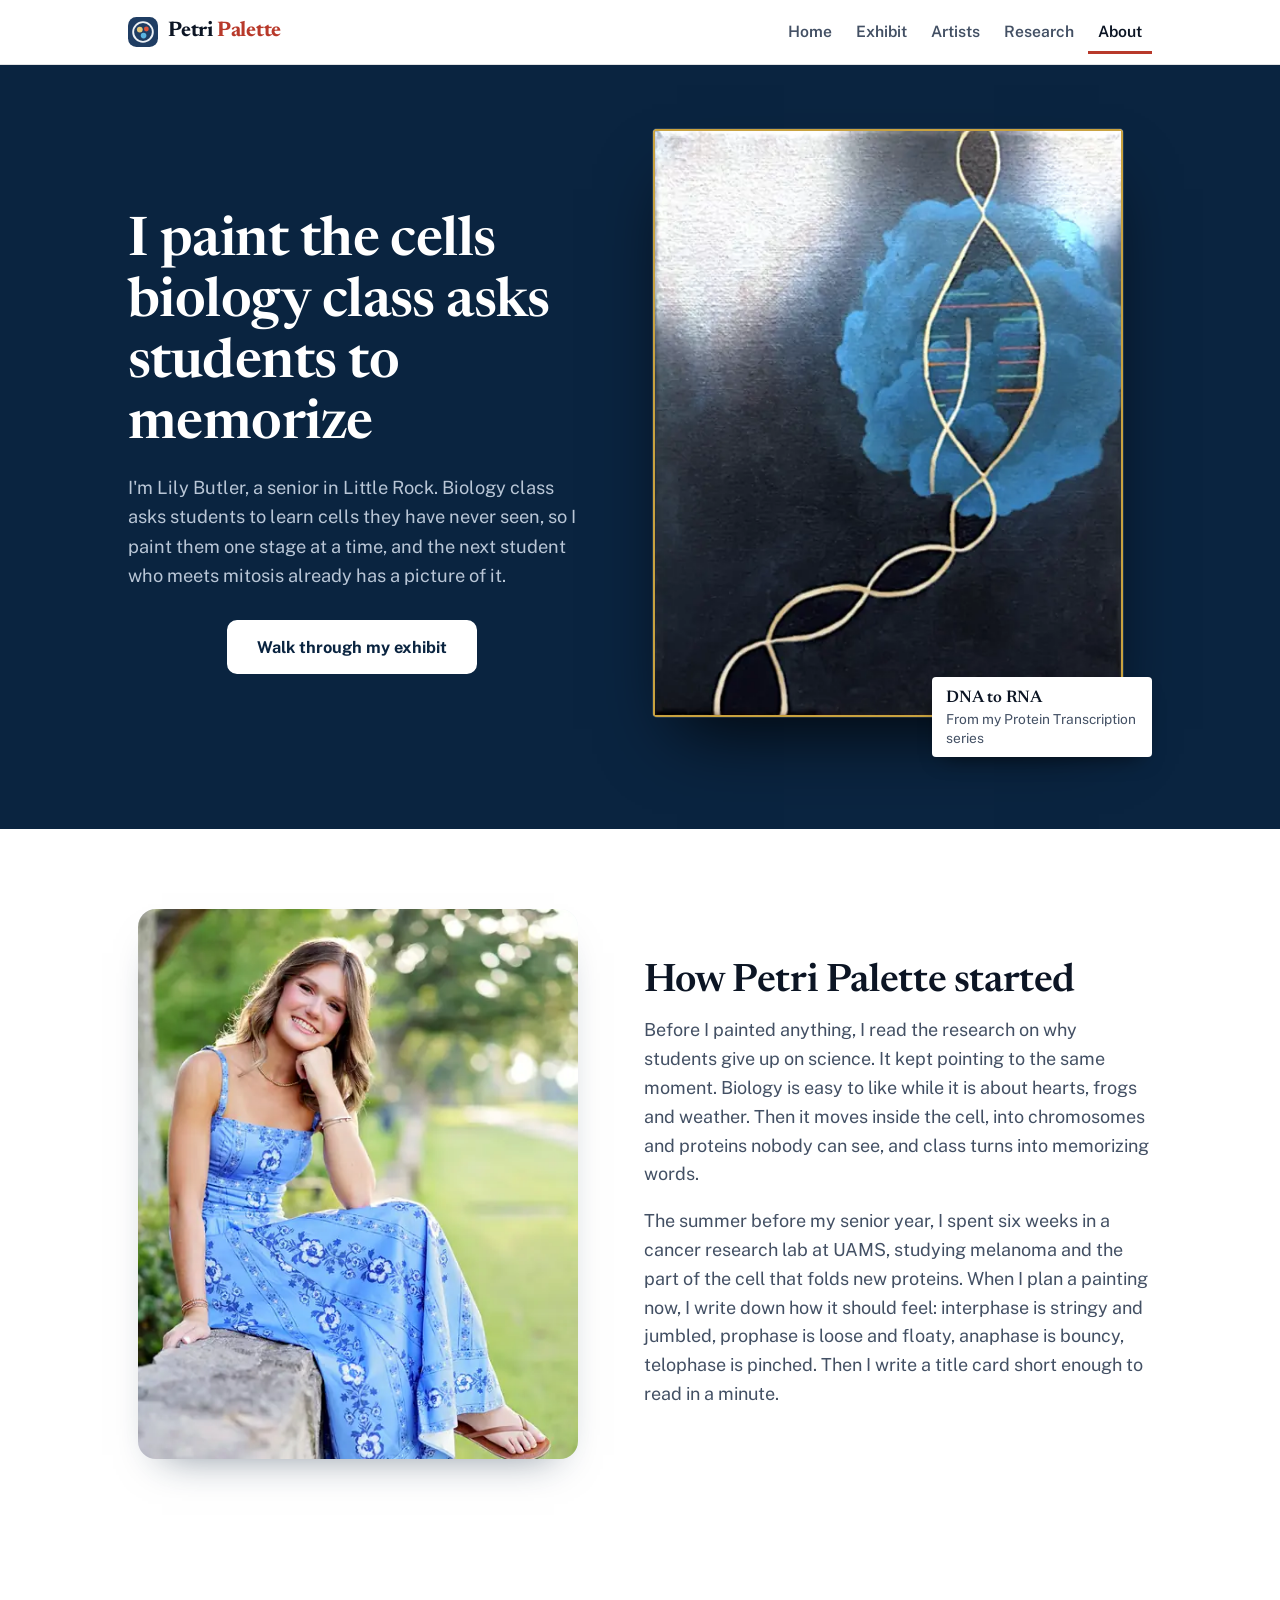
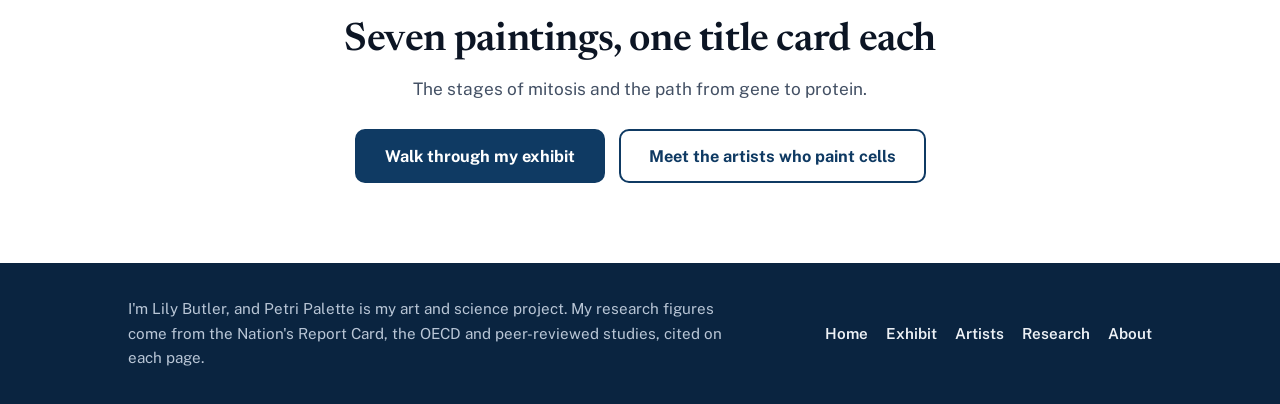
==== about.html @ 77e78572 "Link preview image is her DNA painting on the navy wall, not her photo Co-Authored-By: Claude Opus 5" ====
<!DOCTYPE html>
<html lang="en">
<head>
<meta charset="UTF-8">
<meta name="viewport" content="width=device-width, initial-scale=1.0">
<title>About Me: Lily Butler, Student Painter and Researcher | Petri Palette</title>
<meta name="description" content="I'm Lily Butler. Biology class asks students to learn cells they have never seen, so I paint them, one stage at a time, with a title card that explains each one.">
<meta name="robots" content="noindex,nofollow">
<link rel="canonical" href="https://odyssey-jotun.github.io/petri-palette/about.html">
<meta name="author" content="Lily Butler">
<meta name="theme-color" content="#FFFFFF">
<meta property="og:site_name" content="Petri Palette">
<meta property="og:title" content="About Me: Lily Butler, Student Painter and Researcher | Petri Palette">
<meta property="og:description" content="I'm Lily Butler. Biology class asks students to learn cells they have never seen, so I paint them, one stage at a time, with a title card that explains each one.">
<meta property="og:type" content="website">
<meta property="og:url" content="https://odyssey-jotun.github.io/petri-palette/about.html">
<meta property="og:image" content="https://odyssey-jotun.github.io/petri-palette/images/og.jpg">
<meta property="og:image:width" content="1200">
<meta property="og:image:height" content="630">
<meta property="og:image:alt" content="Lily Butler's painting of a gold DNA double helix unzipping across a blue cloud, on a dark blue wall">
<meta name="twitter:card" content="summary_large_image">
<link rel="icon" href="favicon.svg" type="image/svg+xml">
<link rel="preload" as="image" type="image/webp" href="images/art/dna-helix.webp" imagesrcset="images/art/dna-helix-520.webp 520w, images/art/dna-helix.webp 711w" imagesizes="(max-width: 860px) 72vw, 470px" fetchpriority="high">
<link rel="preload" href="fonts/newsreader.woff2" as="font" type="font/woff2" crossorigin>
<link rel="preload" href="fonts/public-sans.woff2" as="font" type="font/woff2" crossorigin>
<style>@font-face{font-family:'Newsreader';font-style:normal;font-weight:600 700;font-display:swap;src:url(fonts/newsreader.woff2) format('woff2')}@font-face{font-family:'Public Sans';font-style:normal;font-weight:400 700;font-display:swap;src:url(fonts/public-sans.woff2) format('woff2')}:root{--bg:#FFFFFF;--bg-alt:#EEF3F8;--card:#FFFFFF;--ink:#0C1524;--ink-soft:#435064;--primary:#0F3A63;--primary-dk:#0A2440;--red:#B8392A;--red-lt:#F9E4E0;--red-on-dark:#F4A291;--gold:#C9A23F;--gold-lt:#F5ECD4;--gold-dk:#765A10;--gold-on-dark:#E8C77A;--on-dark:#EEF2F6;--on-dark-soft:#B9C6D6;--line:rgba(12,21,36,0.12);--c2019:#2A6FA6;--c2024:#B8392A;--radius:18px;--radius-lg:28px;--wrap:1080px;--flow-tight:0.32em;--flow-block:44px;--flow-section:80px}*{box-sizing:border-box}html{scroll-behavior:smooth;scroll-padding-top:84px}@media (prefers-reduced-motion:reduce){html{scroll-behavior:auto}*{animation-duration:0.001ms !important;transition-duration:0.001ms !important}}body{margin:0;background:var(--bg);color:var(--ink);font-family:'Public Sans',ui-sans-serif,system-ui,-apple-system,'Segoe UI',sans-serif;font-size:18px;line-height:1.6;-webkit-font-smoothing:antialiased}h1,h2,h3,h4{font-family:'Newsreader',Georgia,'Times New Roman',serif;font-weight:600;line-height:1.12;margin:0 0 var(--flow-tight);color:var(--ink);letter-spacing:-0.01em}p{margin:0 0 1em}p:last-child{margin-bottom:0}a{color:inherit}img{max-width:100%;height:auto}.wrap{max-width:var(--wrap);margin:0 auto;padding:0 28px}.skip{position:absolute;left:-9999px;top:10px;background:var(--card);color:var(--ink);padding:12px 18px;border-radius:10px;z-index:100;text-decoration:none;font-weight:700;border:2px solid var(--primary)}.skip:focus{left:16px}a:focus-visible,button:focus-visible{outline:3px solid var(--red);outline-offset:3px;border-radius:4px}nav.site{position:sticky;top:0;z-index:20;background:rgba(255,255,255,0.94);backdrop-filter:blur(8px);border-bottom:1px solid var(--line)}nav.site .wrap{display:flex;align-items:center;justify-content:space-between;gap:4px 20px;padding-top:10px;padding-bottom:10px;flex-wrap:wrap}.wordmark{display:inline-flex;align-items:center;gap:10px;font-family:'Newsreader',Georgia,serif;font-weight:700;font-size:1.32rem;letter-spacing:-0.01em;color:var(--ink);text-decoration:none;white-space:nowrap;min-height:44px}.wordmark .mark{width:30px;height:30px;flex:none}.wordmark .last{color:var(--red)}nav.site ul{list-style:none;display:flex;align-items:center;gap:4px;margin:0;padding:0;font-size:0.98rem;font-weight:600}nav.site ul a{text-decoration:none;color:var(--ink-soft);display:inline-flex;align-items:center;min-height:44px;padding:0 10px;white-space:nowrap;transition:color 0.15s ease}nav.site ul a:hover{color:var(--primary)}nav.site ul a[aria-current="page"]{color:var(--ink);box-shadow:inset 0 -3px 0 var(--red)}.btn{display:inline-flex;align-items:center;justify-content:center;text-align:center;min-height:50px;background:var(--primary);color:#FFFFFF;text-decoration:none;font-weight:700;font-size:1.02rem;padding:12px 28px;border-radius:10px;border:2px solid var(--primary);transition:background 0.18s ease,color 0.18s ease,border-color 0.18s ease}.btn:hover{background:var(--gold-on-dark);border-color:var(--gold-on-dark);color:var(--primary-dk)}.btn.ghost{background:transparent;color:var(--primary)}.btn.ghost:hover{background:var(--primary);color:#FFFFFF;border-color:var(--primary)}.btn-row{display:flex;gap:14px;flex-wrap:wrap;align-items:center;justify-content:center;margin-top:30px}section{padding:var(--flow-section) 0}.band{background:var(--bg-alt)}.section-head{max-width:720px;margin-bottom:34px}.section-head.center{text-align:center;margin-left:auto;margin-right:auto}h2{font-size:clamp(1.8rem,3.3vw,2.45rem)}.section-head p{color:var(--ink-soft);font-size:1.08rem}.hero{padding:64px 0 80px}.hero-text{text-align:center;max-width:820px;margin:0 auto 40px}.hero h1{font-size:clamp(2.3rem,5.4vw,3.8rem)}.hero .lede{font-size:1.2rem;color:var(--ink-soft);margin:10px auto 0;max-width:40em}.hero-photo{margin:0;border-radius:var(--radius-lg);overflow:hidden;aspect-ratio:3/2;background:var(--bg-alt);box-shadow:0 24px 48px -26px rgba(19,40,64,0.6)}.hero-photo img{display:block;width:100%;height:100%;object-fit:cover}.hero-photo.wide{aspect-ratio:2.2/1}.hero-photo.wide img{object-position:center 60%}.split{display:grid;grid-template-columns:1.05fr 0.95fr;gap:56px;align-items:center}.split.flip{grid-template-columns:0.95fr 1.05fr}.page-hero{padding:60px 0 64px}.page-hero h1{font-size:clamp(2.1rem,4.4vw,3.1rem)}.page-hero .lede{font-size:1.14rem;color:var(--ink-soft);margin-top:8px;max-width:34em}.photo{margin:0;border-radius:var(--radius);overflow:hidden;aspect-ratio:4/3;background:var(--bg-alt);box-shadow:0 20px 40px -24px rgba(19,40,64,0.55)}.photo img{display:block;width:100%;height:100%;object-fit:cover}.split p{color:var(--ink-soft)}.cards{display:grid;grid-template-columns:repeat(3,1fr);gap:22px}.card{background:var(--card);border:1px solid var(--line);border-radius:var(--radius);padding:30px 26px 28px;text-align:center}.card h3{font-size:1.32rem}.card p{font-size:1rem;color:var(--ink-soft)}.card .icon{width:64px;height:64px;border-radius:18px;background:var(--bg-alt);color:var(--primary);display:flex;align-items:center;justify-content:center;margin:0 auto 18px}.card .icon svg{width:36px;height:36px}.card .num{font-family:'Newsreader',Georgia,serif;font-weight:700;font-size:clamp(2.4rem,4.2vw,3rem);line-height:1;letter-spacing:-0.02em;color:var(--red);margin:0 0 10px}.card .of{font-size:0.9rem;font-weight:700;color:var(--ink-soft);margin:12px 0 0;border-top:1px solid var(--line);padding-top:12px}.band .card .icon{background:var(--gold-lt);color:var(--gold-dk)}.punch{font-family:'Newsreader',Georgia,serif;font-weight:600;font-size:clamp(1.3rem,2.4vw,1.65rem);line-height:1.3;text-align:center;color:var(--primary);max-width:760px;margin:var(--flow-block) auto 0}.strip{list-style:none;margin:var(--flow-block) 0 0;padding:0;display:grid;grid-template-columns:repeat(3,1fr);background:var(--card);border:1px solid var(--line);border-radius:var(--radius)}.strip li{padding:24px 26px;border-left:1px solid var(--line);text-align:center}.strip li:first-child{border-left:0}.strip .n{display:block;font-family:'Newsreader',Georgia,serif;font-weight:700;font-size:2.2rem;line-height:1;color:var(--primary);margin-bottom:8px}.strip .t{font-size:0.98rem;color:var(--ink-soft);line-height:1.4;display:block}.about-text p{font-size:1.06rem}.about-text p.name-line{color:var(--ink);font-weight:700;font-size:1.12rem;margin-top:0}.steps{list-style:none;margin:0;padding:0;display:grid;grid-template-columns:repeat(3,1fr);gap:22px;counter-reset:step}.steps li{background:var(--card);border:1px solid var(--line);border-radius:var(--radius);padding:28px 26px;counter-increment:step;text-align:center}.steps li:before{content:counter(step);display:flex;align-items:center;justify-content:center;width:46px;height:46px;border-radius:50%;background:var(--primary);color:#FFFFFF;font-family:'Newsreader',Georgia,serif;font-weight:700;font-size:1.35rem;margin:0 auto 18px}.steps h3{font-size:1.3rem}.steps p{font-size:1rem;color:var(--ink-soft)}.after{background:var(--primary-dk);color:var(--on-dark)}.after h2,.after h3{color:#FFFFFF}.stakes{display:grid;grid-template-columns:1fr 1fr;gap:26px}.stake h3{font-size:1.35rem;margin-bottom:14px;text-align:center}.outcomes{list-style:none;margin:0;padding:0;display:grid;gap:12px}.outcomes li{display:grid;grid-template-columns:26px 1fr;gap:14px;align-items:start;background:rgba(255,255,255,0.06);border:1px solid rgba(238,242,246,0.16);border-radius:14px;padding:16px 18px;color:var(--on-dark);font-size:1.02rem}.outcomes svg{width:24px;height:24px;margin-top:2px;color:var(--red-on-dark)}.stake.good .outcomes svg{color:var(--gold-on-dark)}.stake.good .outcomes li{background:rgba(232,199,122,0.08);border-color:rgba(232,199,122,0.34)}.closing{text-align:center}.closing .wrap{max-width:680px}.closing p{color:var(--ink-soft);font-size:1.08rem}.closing .btn-row{margin-top:26px}.series{scroll-margin-top:90px}.series + .series{border-top:1px solid var(--line)}.series .section-head{margin-bottom:30px}.wall{display:grid;grid-template-columns:repeat(3,1fr);gap:34px 26px;align-items:start}.wall.five{grid-template-columns:repeat(6,1fr)}.wall.two{grid-template-columns:repeat(2,minmax(0,340px));justify-content:center}.wall.five .piece{grid-column:span 2}.wall.five .piece:nth-child(4){grid-column:2 / span 2}.piece{display:grid;gap:18px;justify-items:center}.frame{width:100%;aspect-ratio:4/5;margin:0;background:#FFFFFF;border:12px solid #15181E;border-radius:6px;box-shadow:0 18px 34px -22px rgba(19,40,64,0.7),inset 0 0 0 14px #F4F7FA;display:flex;flex-direction:column;align-items:center;justify-content:center;gap:14px;color:var(--primary);padding:22px}.frame svg{width:58%;height:auto;max-height:62%}.frame .soon{font-size:0.86rem;font-weight:600;color:var(--ink-soft);text-align:center;line-height:1.3}.frame img{width:100%;height:100%;object-fit:cover}.frame.art{padding:0;height:auto;box-shadow:0 18px 34px -22px rgba(19,40,64,0.7)}.frame.art img{display:block}.label{width:92%;background:var(--card);border:1px solid var(--line);border-radius:4px;padding:16px 18px 18px;text-align:left;box-shadow:0 6px 14px -10px rgba(24,32,43,0.45)}.label h3{font-size:1.22rem;margin-bottom:2px}.label .meta{font-size:0.86rem;color:var(--ink-soft);margin:0 0 10px;padding-bottom:10px;border-bottom:1px solid var(--line)}.label p{font-size:0.96rem;color:var(--ink-soft)}.label .see{margin-top:10px;color:var(--ink)}.chart{background:var(--card);border:1px solid var(--line);border-radius:var(--radius);padding:28px 30px;margin:0}.chart h3{font-size:1.3rem}.chart .sub{color:var(--ink-soft);font-size:0.98rem;margin-bottom:18px}.legend{list-style:none;margin:0 0 18px;padding:0;display:flex;gap:20px;flex-wrap:wrap;font-size:0.94rem;color:var(--ink-soft)}.legend li{display:flex;align-items:center;gap:8px}.legend i{width:14px;height:14px;border-radius:4px;display:inline-block}.legend i.y19,.bar.y19{background:var(--c2019)}.legend i.y24,.bar.y24{background:var(--c2024)}.bars{display:grid;gap:22px}.bars .row h4{font-family:'Public Sans',sans-serif;font-size:1rem;font-weight:700;margin-bottom:8px}.pair{display:grid;gap:4px}.barline{display:grid;grid-template-columns:44px 1fr;gap:10px;align-items:center;font-size:0.9rem;color:var(--ink-soft)}.track{position:relative;height:30px}.bar{display:flex;align-items:center;justify-content:flex-end;height:100%;border-radius:0 4px 4px 0;padding-right:10px;color:#FFFFFF;font-weight:700;font-size:0.95rem;min-width:52px}.bar:hover{filter:brightness(1.08)}.chart .cite-line{margin-top:18px}.facts{display:grid;grid-template-columns:1fr 1fr;gap:22px;margin-top:var(--flow-block)}.fact{background:var(--card);border:1px solid var(--line);border-radius:var(--radius);padding:26px}.fact h3{font-size:1.25rem}.fact p{color:var(--ink-soft);font-size:1rem}.cite-line{font-size:0.9rem;color:var(--ink-soft);font-style:italic;margin-top:14px}.prose{max-width:760px;margin:0 auto}.prose p{color:var(--ink-soft);font-size:1.06rem}.prose h2 + p{margin-top:0}.prose p + h2,.prose .facts + h2{margin-top:var(--flow-block)}.refs{padding:56px 0;border-top:1px solid var(--line)}.refs h2{font-size:1.5rem}.refs ol{max-width:860px;margin:0;padding-left:1.3rem;display:grid;gap:8px;font-size:0.95rem;color:var(--ink-soft)}footer{background:var(--primary-dk);color:var(--on-dark-soft);padding:34px 0;font-size:0.95rem}footer .wrap{display:flex;justify-content:space-between;align-items:center;flex-wrap:wrap;gap:10px 24px}footer p{margin:0;max-width:40em}footer ul{list-style:none;display:flex;flex-wrap:wrap;gap:0 18px;margin:0;padding:0;font-weight:600}footer ul a{display:inline-flex;align-items:center;min-height:44px;color:var(--on-dark);text-decoration:none}@media (max-width:900px){nav.site ul{order:3;width:100%;justify-content:space-between;gap:0;border-top:1px solid var(--line)}nav.site ul a{padding:0 4px;font-size:0.95rem}html{scroll-padding-top:130px}.wall,.wall.five,.wall.two{grid-template-columns:1fr 1fr}.wall.five .piece,.wall.five .piece:nth-child(4){grid-column:auto}}@media (min-width:560px) and (max-width:900px){nav.site ul{justify-content:flex-start;gap:18px}}@media (max-width:860px){.split,.split.flip{grid-template-columns:1fr;gap:30px}.page-hero .hero-photo{order:-1;aspect-ratio:16/10}.split.flip>.photo{order:0}.cards,.steps,.stakes,.facts{grid-template-columns:1fr}.hero-photo.wide{aspect-ratio:3/2}}@media (max-width:620px){:root{--flow-section:56px;--flow-block:34px}body{font-size:17px}.wrap{padding:0 20px}.hero{padding:36px 0 56px}.hero-text{margin-bottom:28px}.page-hero{padding:24px 0 44px}.btn-row .btn{width:100%}.strip{grid-template-columns:1fr}.strip li{border-left:0;border-top:1px solid var(--line)}.strip li:first-child{border-top:0}.wall,.wall.five,.wall.two{grid-template-columns:1fr;gap:40px}.frame{max-width:340px}.frame:not(.art){aspect-ratio:1/1}.chart{padding:22px 18px}.wordmark{font-size:1.2rem}}a.card{text-decoration:none;color:inherit;transition:border-color 0.15s ease}a.card:hover{border-color:var(--red)}a.card:hover h3{color:var(--primary)}.about-art{max-width:400px;justify-self:center}.label .credit{font-size:0.82rem;font-style:italic;color:var(--ink-soft);margin-top:10px;padding-top:10px;border-top:1px solid var(--line)}.card .where{font-size:0.92rem;font-weight:700;color:var(--red);margin:0 0 10px}.portrait{aspect-ratio:4/5;max-width:440px;width:100%;justify-self:center}.photo.portrait,.hero-photo.portrait{aspect-ratio:4/5}.portrait img{object-position:center 30%}@media (max-width:860px){.page-hero .hero-photo.portrait{aspect-ratio:1/1;max-width:400px;margin:0 auto}.split>.photo.portrait{order:-1;max-width:400px;margin:0 auto}}.studio-hero{background:var(--primary-dk);color:var(--on-dark);padding:64px 0 72px;overflow:hidden}.studio{display:grid;grid-template-columns:0.92fr 1.08fr;gap:48px;align-items:center}.studio-text{position:relative;z-index:1}.studio-hero h1{color:#FFFFFF;font-size:clamp(2.2rem,4.6vw,3.4rem)}.studio-hero .lede{color:var(--on-dark-soft);font-size:1.14rem;margin-top:10px;max-width:32em}.studio-art{position:relative;padding:0 0 40px}.canvas{margin:0 auto;width:min(100%,470px);aspect-ratio:711/890;border-radius:4px;overflow:hidden;box-shadow:0 0 0 1px rgba(238,242,246,0.12),0 36px 70px -24px rgba(0,0,0,0.85)}.canvas img{display:block;width:100%;height:100%;object-fit:cover}.studio-card{position:absolute;right:max(0px,calc(50% - 290px));bottom:0;margin:0;background:#FFFFFF;color:var(--ink);border-radius:4px;padding:10px 14px;font-size:0.86rem;line-height:1.35;max-width:220px;box-shadow:0 10px 22px -12px rgba(0,0,0,0.7)}.studio-card strong{display:block;font-family:'Newsreader',Georgia,serif;font-size:1.05rem;font-weight:600}.studio-card span{color:var(--ink-soft)}.studio-hero .strip{margin-top:56px}.btn.light{background:#FFFFFF;border-color:#FFFFFF;color:var(--primary-dk)}.btn.light:hover{background:#E8C77A;border-color:#E8C77A;color:var(--primary-dk)}@media (prefers-reduced-motion:no-preference){.studio-card{animation:studio-rise 0.7s cubic-bezier(.2,.7,.2,1) 0.2s both}}@keyframes studio-rise{from{opacity:0;transform:translateY(28px)}to{opacity:1;transform:none}}@keyframes studio-fade{from{opacity:0}to{opacity:1}}@media (max-width:860px){.studio{grid-template-columns:1fr;gap:34px}.studio-art{order:-1;padding:0 0 36px}.canvas{width:84%}.studio-card{max-width:170px;padding:8px 11px;font-size:0.8rem}.studio-hero{padding:32px 0 56px}.studio-hero .strip{margin-top:40px}}.frame{position:relative}.frame::after{content:"";position:absolute;inset:0;box-shadow:inset 0 0 0 2px var(--gold);pointer-events:none}.canvas{position:relative}.canvas::after{content:"";position:absolute;inset:0;box-shadow:inset 0 0 0 2px var(--gold);pointer-events:none}.after .stake h3,.studio-card strong{color:inherit}footer ul a:hover{color:var(--gold-on-dark)}.cards.two{grid-template-columns:repeat(2,minmax(0,360px));justify-content:center}@media (max-width:860px){.cards.two{grid-template-columns:1fr}}.hero2{display:grid;grid-template-columns:0.9fr 1.1fr;gap:56px;align-items:center}.hero2-text{position:relative;z-index:1}.hero2-text h1{color:#FFFFFF;font-size:clamp(2.3rem,4.4vw,3.5rem)}.diptych{display:grid;grid-template-columns:1fr 1fr;gap:14px}.trip-photo{margin:0;aspect-ratio:4/5;border-radius:var(--radius);overflow:hidden;box-shadow:0 30px 60px -24px rgba(0,0,0,0.8)}.trip-photo img{display:block;width:100%;height:100%;object-fit:cover;object-position:center 25%}.diptych .canvas{width:100%;margin:0}@media (max-width:860px){.hero2{grid-template-columns:1fr;gap:26px}.diptych{order:-1;gap:10px}}</style>
<script type="application/ld+json">{"@context":"https://schema.org","@graph":[{"@type":"WebSite","@id":"https://odyssey-jotun.github.io/petri-palette/#site","url":"https://odyssey-jotun.github.io/petri-palette/","name":"Petri Palette","description":"Paintings of cells, mitosis and protein synthesis that make biology easier to picture, with the research behind the project.","author":{"@id":"https://odyssey-jotun.github.io/petri-palette/#lily"},"inLanguage":"en-US"},{"@type":"Person","@id":"https://odyssey-jotun.github.io/petri-palette/#lily","name":"Lily Butler","description":"High school senior, painter and student researcher who created Petri Palette, an art exhibit of cells, mitosis and protein synthesis.","url":"https://odyssey-jotun.github.io/petri-palette/#about"},{"@type":"AboutPage","@id":"https://odyssey-jotun.github.io/petri-palette/about.html#page","url":"https://odyssey-jotun.github.io/petri-palette/about.html","name":"About Me: Lily Butler, Student Painter and Researcher | Petri Palette","headline":"About Me: Lily Butler, Student Painter and Researcher | Petri Palette","description":"I'm Lily Butler. Biology class asks students to learn cells they have never seen, so I paint them, one stage at a time, with a title card that explains each one.","isPartOf":{"@id":"https://odyssey-jotun.github.io/petri-palette/#site"},"author":{"@id":"https://odyssey-jotun.github.io/petri-palette/#lily"},"inLanguage":"en-US","datePublished":"2026-10-23","dateModified":"2026-10-23","image":"https://odyssey-jotun.github.io/petri-palette/images/og.jpg","mainEntity":{"@id":"https://odyssey-jotun.github.io/petri-palette/#lily"}},{"@type":"BreadcrumbList","itemListElement":[{"@type":"ListItem","position":1,"name":"Home","item":"https://odyssey-jotun.github.io/petri-palette/"},{"@type":"ListItem","position":2,"name":"About","item":"https://odyssey-jotun.github.io/petri-palette/about.html"}]}]}</script>
</head>
<body>

<a class="skip" href="#main">Skip to content</a>
<nav class="site" aria-label="Primary">
  <div class="wrap">
    <a class="wordmark" href="index.html"><svg class="mark" viewBox="0 0 32 32" aria-hidden="true"><rect width="32" height="32" rx="9" fill="#1F3D63"/><circle cx="16" cy="16" r="10.5" fill="none" stroke="#EEF2F6" stroke-width="2"/><circle cx="12.6" cy="13.4" r="3.1" fill="#E8C77A"/><circle cx="19.6" cy="12.8" r="2.6" fill="#E0533A"/><circle cx="16.6" cy="19.8" r="3" fill="#5BB4E0"/></svg><span>Petri <span class="last">Palette</span></span></a>
    <ul>
      <li><a href="index.html">Home</a></li>
      <li><a href="exhibit.html">Exhibit</a></li>
      <li><a href="artists.html">Artists</a></li>
      <li><a href="research.html">Research</a></li>
      <li><a href="about.html" aria-current="page">About</a></li>
    </ul>
  </div>
</nav>

<main id="main">

<header class="studio-hero">
  <div class="wrap studio">
    <div class="studio-text">
      <h1>I paint the cells biology class asks students to memorize</h1>
      <p class="lede">I'm Lily Butler, a senior in Little Rock. Biology class asks students to learn cells they have never seen, so I paint them one stage at a time, and the next student who meets mitosis already has a picture of it.</p>
      <div class="btn-row center">
        <a href="exhibit.html" class="btn light">Walk through my exhibit</a>
      </div>
    </div>
    <div class="studio-art">
      <figure class="canvas" data-depth="0.05"><img src="images/art/dna-helix.webp" srcset="images/art/dna-helix-520.webp 520w, images/art/dna-helix.webp 711w" sizes="(max-width: 860px) 72vw, 470px" width="711" height="890" alt="My painting of a gold DNA double helix unzipping across a blue cloud" fetchpriority="high" decoding="async"></figure>
      <p class="studio-card" data-depth="-0.05"><strong>DNA to RNA</strong><span>From my Protein Transcription series</span></p>
    </div>
  </div>
</header>
<script>
(()=>{if(matchMedia('(prefers-reduced-motion: reduce)').matches)return;
const els=[...document.querySelectorAll('[data-depth]')];let t=0;
const f=()=>{t=0;const y=Math.min(scrollY,700);for(const e of els)e.style.translate='0 '+(y*e.dataset.depth).toFixed(1)+'px'};
addEventListener('scroll',()=>{if(!t)t=requestAnimationFrame(f)},{passive:true});})();
</script>

<section id="story">
  <div class="wrap split flip">
    <figure class="photo portrait"><img src="images/lily-wall-800.webp" srcset="images/lily-wall-480.webp 480w, images/lily-wall-680.webp 680w, images/lily-wall-800.webp 800w" sizes="(max-width: 860px) min(calc(100vw - 40px), 400px), 440px" width="800" height="1000" alt="Lily Butler in a blue floral dress, sitting on a stone wall in a park and smiling" loading="lazy" decoding="async"></figure>
    <div>
      <h2>How Petri Palette started</h2>
      <p>Before I painted anything, I read the research on why students give up on science. It kept pointing to the same moment. Biology is easy to like while it is about hearts, frogs and weather. Then it moves inside the cell, into chromosomes and proteins nobody can see, and class turns into memorizing words.</p>
      <p>The summer before my senior year, I spent six weeks in a cancer research lab at UAMS, studying melanoma and the part of the cell that folds new proteins. When I plan a painting now, I write down how it should feel: interphase is stringy and jumbled, prophase is loose and floaty, anaphase is bouncy, telophase is pinched. Then I write a title card short enough to read in a minute.</p>
    </div>
  </div>
</section>

<section class="closing">
  <div class="wrap">
    <h2>Seven paintings, one title card each</h2>
    <p>The stages of mitosis and the path from gene to protein.</p>
    <div class="btn-row"><a href="exhibit.html" class="btn">Walk through my exhibit</a><a href="artists.html" class="btn ghost">Meet the artists who paint cells</a></div>
  </div>
</section>

</main>

<footer>
  <div class="wrap">
    <p>I'm Lily Butler, and Petri Palette is my art and science project. My research figures come from the Nation's Report Card, the OECD and peer-reviewed studies, cited on each page.</p>
    <ul>
      <li><a href="index.html">Home</a></li>
      <li><a href="exhibit.html">Exhibit</a></li>
      <li><a href="artists.html">Artists</a></li>
      <li><a href="research.html">Research</a></li>
      <li><a href="about.html">About</a></li>
    </ul>
  </div>
</footer>

</body>
</html>
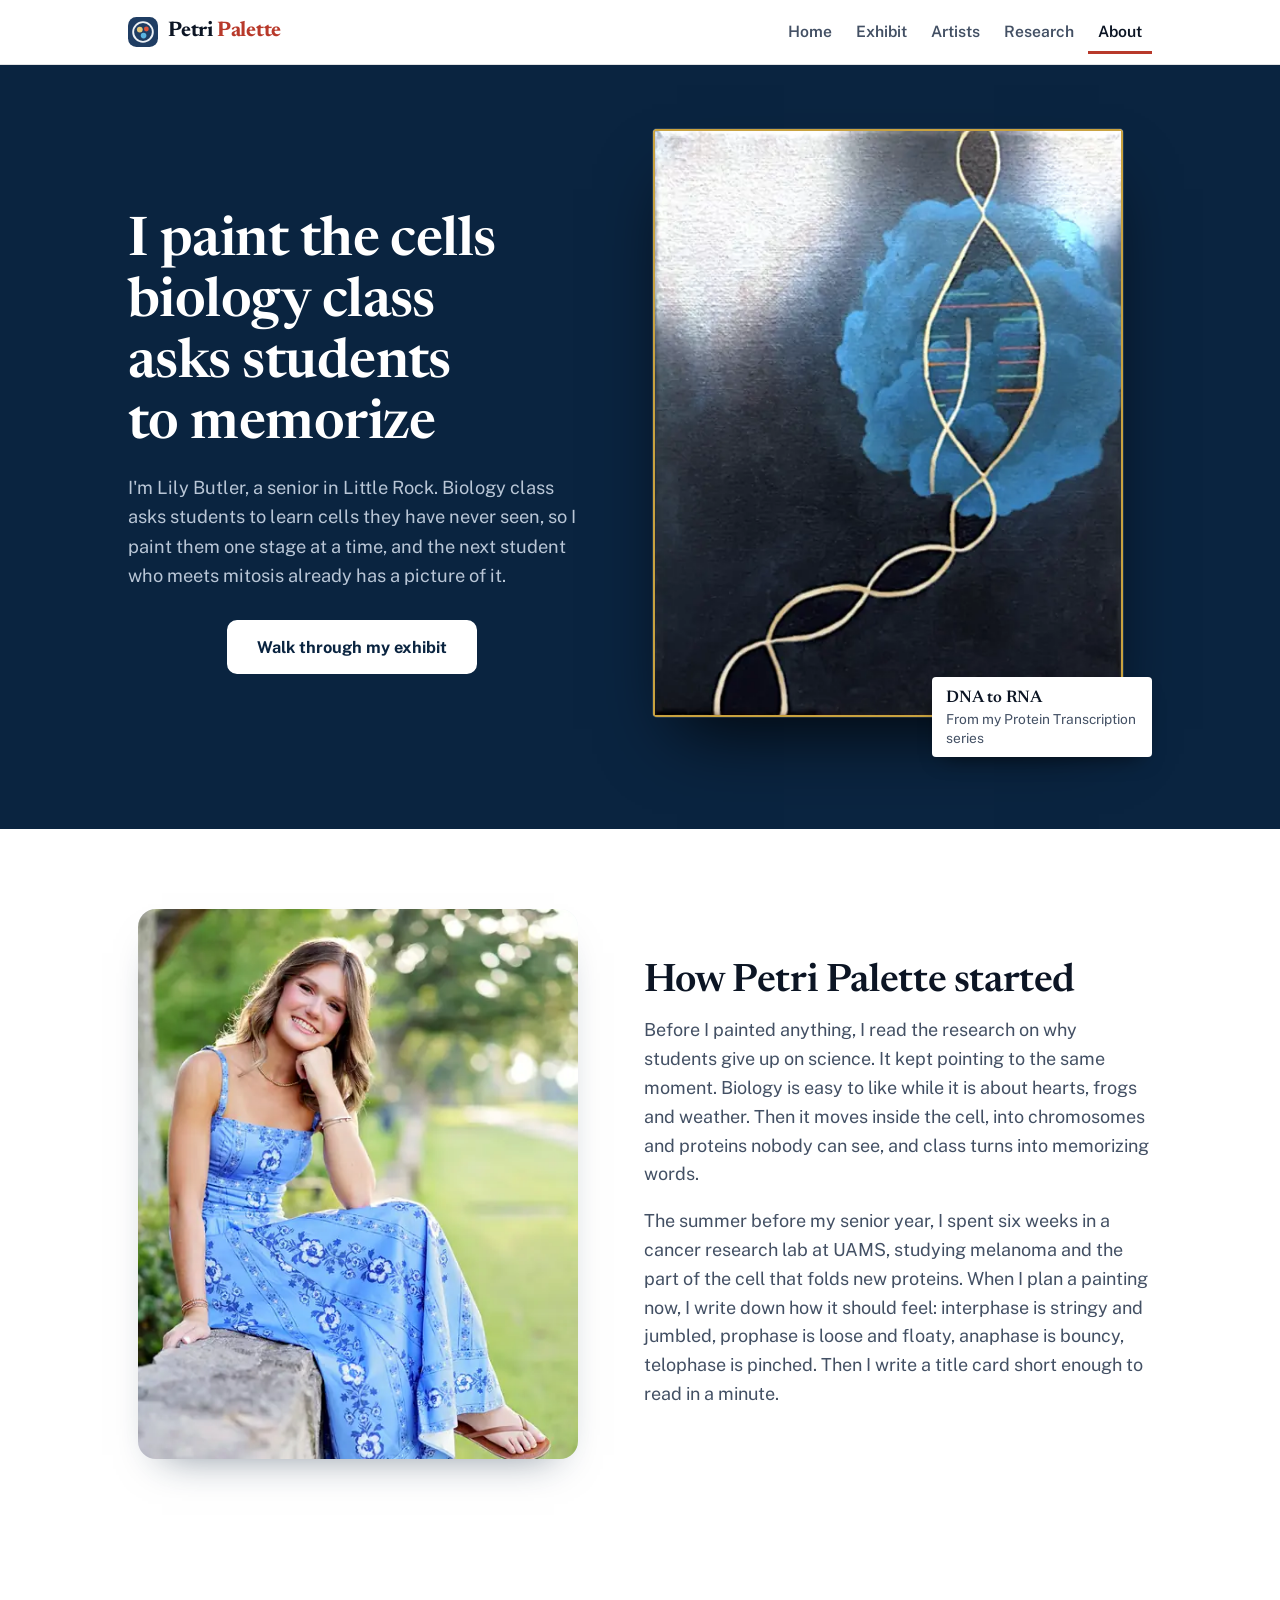
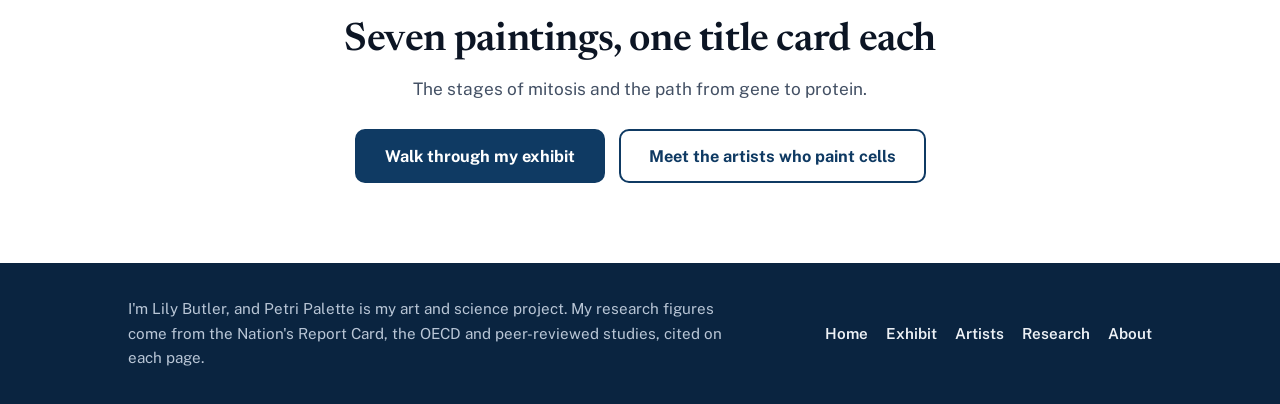
==== commit 4a61745a: "Hero headline: Science anyone can see; balance heading line breaks site-wide Co-Authored-By: Claude " ====
--- a/about.html
+++ b/about.html
@@ -23,7 +23,7 @@
 <link rel="preload" as="image" type="image/webp" href="images/art/dna-helix.webp" imagesrcset="images/art/dna-helix-520.webp 520w, images/art/dna-helix.webp 711w" imagesizes="(max-width: 860px) 72vw, 470px" fetchpriority="high">
 <link rel="preload" href="fonts/newsreader.woff2" as="font" type="font/woff2" crossorigin>
 <link rel="preload" href="fonts/public-sans.woff2" as="font" type="font/woff2" crossorigin>
-<style>@font-face{font-family:'Newsreader';font-style:normal;font-weight:600 700;font-display:swap;src:url(fonts/newsreader.woff2) format('woff2')}@font-face{font-family:'Public Sans';font-style:normal;font-weight:400 700;font-display:swap;src:url(fonts/public-sans.woff2) format('woff2')}:root{--bg:#FFFFFF;--bg-alt:#EEF3F8;--card:#FFFFFF;--ink:#0C1524;--ink-soft:#435064;--primary:#0F3A63;--primary-dk:#0A2440;--red:#B8392A;--red-lt:#F9E4E0;--red-on-dark:#F4A291;--gold:#C9A23F;--gold-lt:#F5ECD4;--gold-dk:#765A10;--gold-on-dark:#E8C77A;--on-dark:#EEF2F6;--on-dark-soft:#B9C6D6;--line:rgba(12,21,36,0.12);--c2019:#2A6FA6;--c2024:#B8392A;--radius:18px;--radius-lg:28px;--wrap:1080px;--flow-tight:0.32em;--flow-block:44px;--flow-section:80px}*{box-sizing:border-box}html{scroll-behavior:smooth;scroll-padding-top:84px}@media (prefers-reduced-motion:reduce){html{scroll-behavior:auto}*{animation-duration:0.001ms !important;transition-duration:0.001ms !important}}body{margin:0;background:var(--bg);color:var(--ink);font-family:'Public Sans',ui-sans-serif,system-ui,-apple-system,'Segoe UI',sans-serif;font-size:18px;line-height:1.6;-webkit-font-smoothing:antialiased}h1,h2,h3,h4{font-family:'Newsreader',Georgia,'Times New Roman',serif;font-weight:600;line-height:1.12;margin:0 0 var(--flow-tight);color:var(--ink);letter-spacing:-0.01em}p{margin:0 0 1em}p:last-child{margin-bottom:0}a{color:inherit}img{max-width:100%;height:auto}.wrap{max-width:var(--wrap);margin:0 auto;padding:0 28px}.skip{position:absolute;left:-9999px;top:10px;background:var(--card);color:var(--ink);padding:12px 18px;border-radius:10px;z-index:100;text-decoration:none;font-weight:700;border:2px solid var(--primary)}.skip:focus{left:16px}a:focus-visible,button:focus-visible{outline:3px solid var(--red);outline-offset:3px;border-radius:4px}nav.site{position:sticky;top:0;z-index:20;background:rgba(255,255,255,0.94);backdrop-filter:blur(8px);border-bottom:1px solid var(--line)}nav.site .wrap{display:flex;align-items:center;justify-content:space-between;gap:4px 20px;padding-top:10px;padding-bottom:10px;flex-wrap:wrap}.wordmark{display:inline-flex;align-items:center;gap:10px;font-family:'Newsreader',Georgia,serif;font-weight:700;font-size:1.32rem;letter-spacing:-0.01em;color:var(--ink);text-decoration:none;white-space:nowrap;min-height:44px}.wordmark .mark{width:30px;height:30px;flex:none}.wordmark .last{color:var(--red)}nav.site ul{list-style:none;display:flex;align-items:center;gap:4px;margin:0;padding:0;font-size:0.98rem;font-weight:600}nav.site ul a{text-decoration:none;color:var(--ink-soft);display:inline-flex;align-items:center;min-height:44px;padding:0 10px;white-space:nowrap;transition:color 0.15s ease}nav.site ul a:hover{color:var(--primary)}nav.site ul a[aria-current="page"]{color:var(--ink);box-shadow:inset 0 -3px 0 var(--red)}.btn{display:inline-flex;align-items:center;justify-content:center;text-align:center;min-height:50px;background:var(--primary);color:#FFFFFF;text-decoration:none;font-weight:700;font-size:1.02rem;padding:12px 28px;border-radius:10px;border:2px solid var(--primary);transition:background 0.18s ease,color 0.18s ease,border-color 0.18s ease}.btn:hover{background:var(--gold-on-dark);border-color:var(--gold-on-dark);color:var(--primary-dk)}.btn.ghost{background:transparent;color:var(--primary)}.btn.ghost:hover{background:var(--primary);color:#FFFFFF;border-color:var(--primary)}.btn-row{display:flex;gap:14px;flex-wrap:wrap;align-items:center;justify-content:center;margin-top:30px}section{padding:var(--flow-section) 0}.band{background:var(--bg-alt)}.section-head{max-width:720px;margin-bottom:34px}.section-head.center{text-align:center;margin-left:auto;margin-right:auto}h2{font-size:clamp(1.8rem,3.3vw,2.45rem)}.section-head p{color:var(--ink-soft);font-size:1.08rem}.hero{padding:64px 0 80px}.hero-text{text-align:center;max-width:820px;margin:0 auto 40px}.hero h1{font-size:clamp(2.3rem,5.4vw,3.8rem)}.hero .lede{font-size:1.2rem;color:var(--ink-soft);margin:10px auto 0;max-width:40em}.hero-photo{margin:0;border-radius:var(--radius-lg);overflow:hidden;aspect-ratio:3/2;background:var(--bg-alt);box-shadow:0 24px 48px -26px rgba(19,40,64,0.6)}.hero-photo img{display:block;width:100%;height:100%;object-fit:cover}.hero-photo.wide{aspect-ratio:2.2/1}.hero-photo.wide img{object-position:center 60%}.split{display:grid;grid-template-columns:1.05fr 0.95fr;gap:56px;align-items:center}.split.flip{grid-template-columns:0.95fr 1.05fr}.page-hero{padding:60px 0 64px}.page-hero h1{font-size:clamp(2.1rem,4.4vw,3.1rem)}.page-hero .lede{font-size:1.14rem;color:var(--ink-soft);margin-top:8px;max-width:34em}.photo{margin:0;border-radius:var(--radius);overflow:hidden;aspect-ratio:4/3;background:var(--bg-alt);box-shadow:0 20px 40px -24px rgba(19,40,64,0.55)}.photo img{display:block;width:100%;height:100%;object-fit:cover}.split p{color:var(--ink-soft)}.cards{display:grid;grid-template-columns:repeat(3,1fr);gap:22px}.card{background:var(--card);border:1px solid var(--line);border-radius:var(--radius);padding:30px 26px 28px;text-align:center}.card h3{font-size:1.32rem}.card p{font-size:1rem;color:var(--ink-soft)}.card .icon{width:64px;height:64px;border-radius:18px;background:var(--bg-alt);color:var(--primary);display:flex;align-items:center;justify-content:center;margin:0 auto 18px}.card .icon svg{width:36px;height:36px}.card .num{font-family:'Newsreader',Georgia,serif;font-weight:700;font-size:clamp(2.4rem,4.2vw,3rem);line-height:1;letter-spacing:-0.02em;color:var(--red);margin:0 0 10px}.card .of{font-size:0.9rem;font-weight:700;color:var(--ink-soft);margin:12px 0 0;border-top:1px solid var(--line);padding-top:12px}.band .card .icon{background:var(--gold-lt);color:var(--gold-dk)}.punch{font-family:'Newsreader',Georgia,serif;font-weight:600;font-size:clamp(1.3rem,2.4vw,1.65rem);line-height:1.3;text-align:center;color:var(--primary);max-width:760px;margin:var(--flow-block) auto 0}.strip{list-style:none;margin:var(--flow-block) 0 0;padding:0;display:grid;grid-template-columns:repeat(3,1fr);background:var(--card);border:1px solid var(--line);border-radius:var(--radius)}.strip li{padding:24px 26px;border-left:1px solid var(--line);text-align:center}.strip li:first-child{border-left:0}.strip .n{display:block;font-family:'Newsreader',Georgia,serif;font-weight:700;font-size:2.2rem;line-height:1;color:var(--primary);margin-bottom:8px}.strip .t{font-size:0.98rem;color:var(--ink-soft);line-height:1.4;display:block}.about-text p{font-size:1.06rem}.about-text p.name-line{color:var(--ink);font-weight:700;font-size:1.12rem;margin-top:0}.steps{list-style:none;margin:0;padding:0;display:grid;grid-template-columns:repeat(3,1fr);gap:22px;counter-reset:step}.steps li{background:var(--card);border:1px solid var(--line);border-radius:var(--radius);padding:28px 26px;counter-increment:step;text-align:center}.steps li:before{content:counter(step);display:flex;align-items:center;justify-content:center;width:46px;height:46px;border-radius:50%;background:var(--primary);color:#FFFFFF;font-family:'Newsreader',Georgia,serif;font-weight:700;font-size:1.35rem;margin:0 auto 18px}.steps h3{font-size:1.3rem}.steps p{font-size:1rem;color:var(--ink-soft)}.after{background:var(--primary-dk);color:var(--on-dark)}.after h2,.after h3{color:#FFFFFF}.stakes{display:grid;grid-template-columns:1fr 1fr;gap:26px}.stake h3{font-size:1.35rem;margin-bottom:14px;text-align:center}.outcomes{list-style:none;margin:0;padding:0;display:grid;gap:12px}.outcomes li{display:grid;grid-template-columns:26px 1fr;gap:14px;align-items:start;background:rgba(255,255,255,0.06);border:1px solid rgba(238,242,246,0.16);border-radius:14px;padding:16px 18px;color:var(--on-dark);font-size:1.02rem}.outcomes svg{width:24px;height:24px;margin-top:2px;color:var(--red-on-dark)}.stake.good .outcomes svg{color:var(--gold-on-dark)}.stake.good .outcomes li{background:rgba(232,199,122,0.08);border-color:rgba(232,199,122,0.34)}.closing{text-align:center}.closing .wrap{max-width:680px}.closing p{color:var(--ink-soft);font-size:1.08rem}.closing .btn-row{margin-top:26px}.series{scroll-margin-top:90px}.series + .series{border-top:1px solid var(--line)}.series .section-head{margin-bottom:30px}.wall{display:grid;grid-template-columns:repeat(3,1fr);gap:34px 26px;align-items:start}.wall.five{grid-template-columns:repeat(6,1fr)}.wall.two{grid-template-columns:repeat(2,minmax(0,340px));justify-content:center}.wall.five .piece{grid-column:span 2}.wall.five .piece:nth-child(4){grid-column:2 / span 2}.piece{display:grid;gap:18px;justify-items:center}.frame{width:100%;aspect-ratio:4/5;margin:0;background:#FFFFFF;border:12px solid #15181E;border-radius:6px;box-shadow:0 18px 34px -22px rgba(19,40,64,0.7),inset 0 0 0 14px #F4F7FA;display:flex;flex-direction:column;align-items:center;justify-content:center;gap:14px;color:var(--primary);padding:22px}.frame svg{width:58%;height:auto;max-height:62%}.frame .soon{font-size:0.86rem;font-weight:600;color:var(--ink-soft);text-align:center;line-height:1.3}.frame img{width:100%;height:100%;object-fit:cover}.frame.art{padding:0;height:auto;box-shadow:0 18px 34px -22px rgba(19,40,64,0.7)}.frame.art img{display:block}.label{width:92%;background:var(--card);border:1px solid var(--line);border-radius:4px;padding:16px 18px 18px;text-align:left;box-shadow:0 6px 14px -10px rgba(24,32,43,0.45)}.label h3{font-size:1.22rem;margin-bottom:2px}.label .meta{font-size:0.86rem;color:var(--ink-soft);margin:0 0 10px;padding-bottom:10px;border-bottom:1px solid var(--line)}.label p{font-size:0.96rem;color:var(--ink-soft)}.label .see{margin-top:10px;color:var(--ink)}.chart{background:var(--card);border:1px solid var(--line);border-radius:var(--radius);padding:28px 30px;margin:0}.chart h3{font-size:1.3rem}.chart .sub{color:var(--ink-soft);font-size:0.98rem;margin-bottom:18px}.legend{list-style:none;margin:0 0 18px;padding:0;display:flex;gap:20px;flex-wrap:wrap;font-size:0.94rem;color:var(--ink-soft)}.legend li{display:flex;align-items:center;gap:8px}.legend i{width:14px;height:14px;border-radius:4px;display:inline-block}.legend i.y19,.bar.y19{background:var(--c2019)}.legend i.y24,.bar.y24{background:var(--c2024)}.bars{display:grid;gap:22px}.bars .row h4{font-family:'Public Sans',sans-serif;font-size:1rem;font-weight:700;margin-bottom:8px}.pair{display:grid;gap:4px}.barline{display:grid;grid-template-columns:44px 1fr;gap:10px;align-items:center;font-size:0.9rem;color:var(--ink-soft)}.track{position:relative;height:30px}.bar{display:flex;align-items:center;justify-content:flex-end;height:100%;border-radius:0 4px 4px 0;padding-right:10px;color:#FFFFFF;font-weight:700;font-size:0.95rem;min-width:52px}.bar:hover{filter:brightness(1.08)}.chart .cite-line{margin-top:18px}.facts{display:grid;grid-template-columns:1fr 1fr;gap:22px;margin-top:var(--flow-block)}.fact{background:var(--card);border:1px solid var(--line);border-radius:var(--radius);padding:26px}.fact h3{font-size:1.25rem}.fact p{color:var(--ink-soft);font-size:1rem}.cite-line{font-size:0.9rem;color:var(--ink-soft);font-style:italic;margin-top:14px}.prose{max-width:760px;margin:0 auto}.prose p{color:var(--ink-soft);font-size:1.06rem}.prose h2 + p{margin-top:0}.prose p + h2,.prose .facts + h2{margin-top:var(--flow-block)}.refs{padding:56px 0;border-top:1px solid var(--line)}.refs h2{font-size:1.5rem}.refs ol{max-width:860px;margin:0;padding-left:1.3rem;display:grid;gap:8px;font-size:0.95rem;color:var(--ink-soft)}footer{background:var(--primary-dk);color:var(--on-dark-soft);padding:34px 0;font-size:0.95rem}footer .wrap{display:flex;justify-content:space-between;align-items:center;flex-wrap:wrap;gap:10px 24px}footer p{margin:0;max-width:40em}footer ul{list-style:none;display:flex;flex-wrap:wrap;gap:0 18px;margin:0;padding:0;font-weight:600}footer ul a{display:inline-flex;align-items:center;min-height:44px;color:var(--on-dark);text-decoration:none}@media (max-width:900px){nav.site ul{order:3;width:100%;justify-content:space-between;gap:0;border-top:1px solid var(--line)}nav.site ul a{padding:0 4px;font-size:0.95rem}html{scroll-padding-top:130px}.wall,.wall.five,.wall.two{grid-template-columns:1fr 1fr}.wall.five .piece,.wall.five .piece:nth-child(4){grid-column:auto}}@media (min-width:560px) and (max-width:900px){nav.site ul{justify-content:flex-start;gap:18px}}@media (max-width:860px){.split,.split.flip{grid-template-columns:1fr;gap:30px}.page-hero .hero-photo{order:-1;aspect-ratio:16/10}.split.flip>.photo{order:0}.cards,.steps,.stakes,.facts{grid-template-columns:1fr}.hero-photo.wide{aspect-ratio:3/2}}@media (max-width:620px){:root{--flow-section:56px;--flow-block:34px}body{font-size:17px}.wrap{padding:0 20px}.hero{padding:36px 0 56px}.hero-text{margin-bottom:28px}.page-hero{padding:24px 0 44px}.btn-row .btn{width:100%}.strip{grid-template-columns:1fr}.strip li{border-left:0;border-top:1px solid var(--line)}.strip li:first-child{border-top:0}.wall,.wall.five,.wall.two{grid-template-columns:1fr;gap:40px}.frame{max-width:340px}.frame:not(.art){aspect-ratio:1/1}.chart{padding:22px 18px}.wordmark{font-size:1.2rem}}a.card{text-decoration:none;color:inherit;transition:border-color 0.15s ease}a.card:hover{border-color:var(--red)}a.card:hover h3{color:var(--primary)}.about-art{max-width:400px;justify-self:center}.label .credit{font-size:0.82rem;font-style:italic;color:var(--ink-soft);margin-top:10px;padding-top:10px;border-top:1px solid var(--line)}.card .where{font-size:0.92rem;font-weight:700;color:var(--red);margin:0 0 10px}.portrait{aspect-ratio:4/5;max-width:440px;width:100%;justify-self:center}.photo.portrait,.hero-photo.portrait{aspect-ratio:4/5}.portrait img{object-position:center 30%}@media (max-width:860px){.page-hero .hero-photo.portrait{aspect-ratio:1/1;max-width:400px;margin:0 auto}.split>.photo.portrait{order:-1;max-width:400px;margin:0 auto}}.studio-hero{background:var(--primary-dk);color:var(--on-dark);padding:64px 0 72px;overflow:hidden}.studio{display:grid;grid-template-columns:0.92fr 1.08fr;gap:48px;align-items:center}.studio-text{position:relative;z-index:1}.studio-hero h1{color:#FFFFFF;font-size:clamp(2.2rem,4.6vw,3.4rem)}.studio-hero .lede{color:var(--on-dark-soft);font-size:1.14rem;margin-top:10px;max-width:32em}.studio-art{position:relative;padding:0 0 40px}.canvas{margin:0 auto;width:min(100%,470px);aspect-ratio:711/890;border-radius:4px;overflow:hidden;box-shadow:0 0 0 1px rgba(238,242,246,0.12),0 36px 70px -24px rgba(0,0,0,0.85)}.canvas img{display:block;width:100%;height:100%;object-fit:cover}.studio-card{position:absolute;right:max(0px,calc(50% - 290px));bottom:0;margin:0;background:#FFFFFF;color:var(--ink);border-radius:4px;padding:10px 14px;font-size:0.86rem;line-height:1.35;max-width:220px;box-shadow:0 10px 22px -12px rgba(0,0,0,0.7)}.studio-card strong{display:block;font-family:'Newsreader',Georgia,serif;font-size:1.05rem;font-weight:600}.studio-card span{color:var(--ink-soft)}.studio-hero .strip{margin-top:56px}.btn.light{background:#FFFFFF;border-color:#FFFFFF;color:var(--primary-dk)}.btn.light:hover{background:#E8C77A;border-color:#E8C77A;color:var(--primary-dk)}@media (prefers-reduced-motion:no-preference){.studio-card{animation:studio-rise 0.7s cubic-bezier(.2,.7,.2,1) 0.2s both}}@keyframes studio-rise{from{opacity:0;transform:translateY(28px)}to{opacity:1;transform:none}}@keyframes studio-fade{from{opacity:0}to{opacity:1}}@media (max-width:860px){.studio{grid-template-columns:1fr;gap:34px}.studio-art{order:-1;padding:0 0 36px}.canvas{width:84%}.studio-card{max-width:170px;padding:8px 11px;font-size:0.8rem}.studio-hero{padding:32px 0 56px}.studio-hero .strip{margin-top:40px}}.frame{position:relative}.frame::after{content:"";position:absolute;inset:0;box-shadow:inset 0 0 0 2px var(--gold);pointer-events:none}.canvas{position:relative}.canvas::after{content:"";position:absolute;inset:0;box-shadow:inset 0 0 0 2px var(--gold);pointer-events:none}.after .stake h3,.studio-card strong{color:inherit}footer ul a:hover{color:var(--gold-on-dark)}.cards.two{grid-template-columns:repeat(2,minmax(0,360px));justify-content:center}@media (max-width:860px){.cards.two{grid-template-columns:1fr}}.hero2{display:grid;grid-template-columns:0.9fr 1.1fr;gap:56px;align-items:center}.hero2-text{position:relative;z-index:1}.hero2-text h1{color:#FFFFFF;font-size:clamp(2.3rem,4.4vw,3.5rem)}.diptych{display:grid;grid-template-columns:1fr 1fr;gap:14px}.trip-photo{margin:0;aspect-ratio:4/5;border-radius:var(--radius);overflow:hidden;box-shadow:0 30px 60px -24px rgba(0,0,0,0.8)}.trip-photo img{display:block;width:100%;height:100%;object-fit:cover;object-position:center 25%}.diptych .canvas{width:100%;margin:0}@media (max-width:860px){.hero2{grid-template-columns:1fr;gap:26px}.diptych{order:-1;gap:10px}}</style>
+<style>@font-face{font-family:'Newsreader';font-style:normal;font-weight:600 700;font-display:swap;src:url(fonts/newsreader.woff2) format('woff2')}@font-face{font-family:'Public Sans';font-style:normal;font-weight:400 700;font-display:swap;src:url(fonts/public-sans.woff2) format('woff2')}:root{--bg:#FFFFFF;--bg-alt:#EEF3F8;--card:#FFFFFF;--ink:#0C1524;--ink-soft:#435064;--primary:#0F3A63;--primary-dk:#0A2440;--red:#B8392A;--red-lt:#F9E4E0;--red-on-dark:#F4A291;--gold:#C9A23F;--gold-lt:#F5ECD4;--gold-dk:#765A10;--gold-on-dark:#E8C77A;--on-dark:#EEF2F6;--on-dark-soft:#B9C6D6;--line:rgba(12,21,36,0.12);--c2019:#2A6FA6;--c2024:#B8392A;--radius:18px;--radius-lg:28px;--wrap:1080px;--flow-tight:0.32em;--flow-block:44px;--flow-section:80px}*{box-sizing:border-box}html{scroll-behavior:smooth;scroll-padding-top:84px}@media (prefers-reduced-motion:reduce){html{scroll-behavior:auto}*{animation-duration:0.001ms !important;transition-duration:0.001ms !important}}body{margin:0;background:var(--bg);color:var(--ink);font-family:'Public Sans',ui-sans-serif,system-ui,-apple-system,'Segoe UI',sans-serif;font-size:18px;line-height:1.6;-webkit-font-smoothing:antialiased}h1,h2,h3,h4{font-family:'Newsreader',Georgia,'Times New Roman',serif;font-weight:600;line-height:1.12;margin:0 0 var(--flow-tight);color:var(--ink);letter-spacing:-0.01em}h1,h2,h3{text-wrap:balance}p{margin:0 0 1em}p:last-child{margin-bottom:0}a{color:inherit}img{max-width:100%;height:auto}.wrap{max-width:var(--wrap);margin:0 auto;padding:0 28px}.skip{position:absolute;left:-9999px;top:10px;background:var(--card);color:var(--ink);padding:12px 18px;border-radius:10px;z-index:100;text-decoration:none;font-weight:700;border:2px solid var(--primary)}.skip:focus{left:16px}a:focus-visible,button:focus-visible{outline:3px solid var(--red);outline-offset:3px;border-radius:4px}nav.site{position:sticky;top:0;z-index:20;background:rgba(255,255,255,0.94);backdrop-filter:blur(8px);border-bottom:1px solid var(--line)}nav.site .wrap{display:flex;align-items:center;justify-content:space-between;gap:4px 20px;padding-top:10px;padding-bottom:10px;flex-wrap:wrap}.wordmark{display:inline-flex;align-items:center;gap:10px;font-family:'Newsreader',Georgia,serif;font-weight:700;font-size:1.32rem;letter-spacing:-0.01em;color:var(--ink);text-decoration:none;white-space:nowrap;min-height:44px}.wordmark .mark{width:30px;height:30px;flex:none}.wordmark .last{color:var(--red)}nav.site ul{list-style:none;display:flex;align-items:center;gap:4px;margin:0;padding:0;font-size:0.98rem;font-weight:600}nav.site ul a{text-decoration:none;color:var(--ink-soft);display:inline-flex;align-items:center;min-height:44px;padding:0 10px;white-space:nowrap;transition:color 0.15s ease}nav.site ul a:hover{color:var(--primary)}nav.site ul a[aria-current="page"]{color:var(--ink);box-shadow:inset 0 -3px 0 var(--red)}.btn{display:inline-flex;align-items:center;justify-content:center;text-align:center;min-height:50px;background:var(--primary);color:#FFFFFF;text-decoration:none;font-weight:700;font-size:1.02rem;padding:12px 28px;border-radius:10px;border:2px solid var(--primary);transition:background 0.18s ease,color 0.18s ease,border-color 0.18s ease}.btn:hover{background:var(--gold-on-dark);border-color:var(--gold-on-dark);color:var(--primary-dk)}.btn.ghost{background:transparent;color:var(--primary)}.btn.ghost:hover{background:var(--primary);color:#FFFFFF;border-color:var(--primary)}.btn-row{display:flex;gap:14px;flex-wrap:wrap;align-items:center;justify-content:center;margin-top:30px}section{padding:var(--flow-section) 0}.band{background:var(--bg-alt)}.section-head{max-width:720px;margin-bottom:34px}.section-head.center{text-align:center;margin-left:auto;margin-right:auto}h2{font-size:clamp(1.8rem,3.3vw,2.45rem)}.section-head p{color:var(--ink-soft);font-size:1.08rem}.hero{padding:64px 0 80px}.hero-text{text-align:center;max-width:820px;margin:0 auto 40px}.hero h1{font-size:clamp(2.3rem,5.4vw,3.8rem)}.hero .lede{font-size:1.2rem;color:var(--ink-soft);margin:10px auto 0;max-width:40em}.hero-photo{margin:0;border-radius:var(--radius-lg);overflow:hidden;aspect-ratio:3/2;background:var(--bg-alt);box-shadow:0 24px 48px -26px rgba(19,40,64,0.6)}.hero-photo img{display:block;width:100%;height:100%;object-fit:cover}.hero-photo.wide{aspect-ratio:2.2/1}.hero-photo.wide img{object-position:center 60%}.split{display:grid;grid-template-columns:1.05fr 0.95fr;gap:56px;align-items:center}.split.flip{grid-template-columns:0.95fr 1.05fr}.page-hero{padding:60px 0 64px}.page-hero h1{font-size:clamp(2.1rem,4.4vw,3.1rem)}.page-hero .lede{font-size:1.14rem;color:var(--ink-soft);margin-top:8px;max-width:34em}.photo{margin:0;border-radius:var(--radius);overflow:hidden;aspect-ratio:4/3;background:var(--bg-alt);box-shadow:0 20px 40px -24px rgba(19,40,64,0.55)}.photo img{display:block;width:100%;height:100%;object-fit:cover}.split p{color:var(--ink-soft)}.cards{display:grid;grid-template-columns:repeat(3,1fr);gap:22px}.card{background:var(--card);border:1px solid var(--line);border-radius:var(--radius);padding:30px 26px 28px;text-align:center}.card h3{font-size:1.32rem}.card p{font-size:1rem;color:var(--ink-soft)}.card .icon{width:64px;height:64px;border-radius:18px;background:var(--bg-alt);color:var(--primary);display:flex;align-items:center;justify-content:center;margin:0 auto 18px}.card .icon svg{width:36px;height:36px}.card .num{font-family:'Newsreader',Georgia,serif;font-weight:700;font-size:clamp(2.4rem,4.2vw,3rem);line-height:1;letter-spacing:-0.02em;color:var(--red);margin:0 0 10px}.card .of{font-size:0.9rem;font-weight:700;color:var(--ink-soft);margin:12px 0 0;border-top:1px solid var(--line);padding-top:12px}.band .card .icon{background:var(--gold-lt);color:var(--gold-dk)}.punch{font-family:'Newsreader',Georgia,serif;font-weight:600;font-size:clamp(1.3rem,2.4vw,1.65rem);line-height:1.3;text-align:center;color:var(--primary);max-width:760px;margin:var(--flow-block) auto 0}.strip{list-style:none;margin:var(--flow-block) 0 0;padding:0;display:grid;grid-template-columns:repeat(3,1fr);background:var(--card);border:1px solid var(--line);border-radius:var(--radius)}.strip li{padding:24px 26px;border-left:1px solid var(--line);text-align:center}.strip li:first-child{border-left:0}.strip .n{display:block;font-family:'Newsreader',Georgia,serif;font-weight:700;font-size:2.2rem;line-height:1;color:var(--primary);margin-bottom:8px}.strip .t{font-size:0.98rem;color:var(--ink-soft);line-height:1.4;display:block}.about-text p{font-size:1.06rem}.about-text p.name-line{color:var(--ink);font-weight:700;font-size:1.12rem;margin-top:0}.steps{list-style:none;margin:0;padding:0;display:grid;grid-template-columns:repeat(3,1fr);gap:22px;counter-reset:step}.steps li{background:var(--card);border:1px solid var(--line);border-radius:var(--radius);padding:28px 26px;counter-increment:step;text-align:center}.steps li:before{content:counter(step);display:flex;align-items:center;justify-content:center;width:46px;height:46px;border-radius:50%;background:var(--primary);color:#FFFFFF;font-family:'Newsreader',Georgia,serif;font-weight:700;font-size:1.35rem;margin:0 auto 18px}.steps h3{font-size:1.3rem}.steps p{font-size:1rem;color:var(--ink-soft)}.after{background:var(--primary-dk);color:var(--on-dark)}.after h2,.after h3{color:#FFFFFF}.stakes{display:grid;grid-template-columns:1fr 1fr;gap:26px}.stake h3{font-size:1.35rem;margin-bottom:14px;text-align:center}.outcomes{list-style:none;margin:0;padding:0;display:grid;gap:12px}.outcomes li{display:grid;grid-template-columns:26px 1fr;gap:14px;align-items:start;background:rgba(255,255,255,0.06);border:1px solid rgba(238,242,246,0.16);border-radius:14px;padding:16px 18px;color:var(--on-dark);font-size:1.02rem}.outcomes svg{width:24px;height:24px;margin-top:2px;color:var(--red-on-dark)}.stake.good .outcomes svg{color:var(--gold-on-dark)}.stake.good .outcomes li{background:rgba(232,199,122,0.08);border-color:rgba(232,199,122,0.34)}.closing{text-align:center}.closing .wrap{max-width:680px}.closing p{color:var(--ink-soft);font-size:1.08rem}.closing .btn-row{margin-top:26px}.series{scroll-margin-top:90px}.series + .series{border-top:1px solid var(--line)}.series .section-head{margin-bottom:30px}.wall{display:grid;grid-template-columns:repeat(3,1fr);gap:34px 26px;align-items:start}.wall.five{grid-template-columns:repeat(6,1fr)}.wall.two{grid-template-columns:repeat(2,minmax(0,340px));justify-content:center}.wall.five .piece{grid-column:span 2}.wall.five .piece:nth-child(4){grid-column:2 / span 2}.piece{display:grid;gap:18px;justify-items:center}.frame{width:100%;aspect-ratio:4/5;margin:0;background:#FFFFFF;border:12px solid #15181E;border-radius:6px;box-shadow:0 18px 34px -22px rgba(19,40,64,0.7),inset 0 0 0 14px #F4F7FA;display:flex;flex-direction:column;align-items:center;justify-content:center;gap:14px;color:var(--primary);padding:22px}.frame svg{width:58%;height:auto;max-height:62%}.frame .soon{font-size:0.86rem;font-weight:600;color:var(--ink-soft);text-align:center;line-height:1.3}.frame img{width:100%;height:100%;object-fit:cover}.frame.art{padding:0;height:auto;box-shadow:0 18px 34px -22px rgba(19,40,64,0.7)}.frame.art img{display:block}.label{width:92%;background:var(--card);border:1px solid var(--line);border-radius:4px;padding:16px 18px 18px;text-align:left;box-shadow:0 6px 14px -10px rgba(24,32,43,0.45)}.label h3{font-size:1.22rem;margin-bottom:2px}.label .meta{font-size:0.86rem;color:var(--ink-soft);margin:0 0 10px;padding-bottom:10px;border-bottom:1px solid var(--line)}.label p{font-size:0.96rem;color:var(--ink-soft)}.label .see{margin-top:10px;color:var(--ink)}.chart{background:var(--card);border:1px solid var(--line);border-radius:var(--radius);padding:28px 30px;margin:0}.chart h3{font-size:1.3rem}.chart .sub{color:var(--ink-soft);font-size:0.98rem;margin-bottom:18px}.legend{list-style:none;margin:0 0 18px;padding:0;display:flex;gap:20px;flex-wrap:wrap;font-size:0.94rem;color:var(--ink-soft)}.legend li{display:flex;align-items:center;gap:8px}.legend i{width:14px;height:14px;border-radius:4px;display:inline-block}.legend i.y19,.bar.y19{background:var(--c2019)}.legend i.y24,.bar.y24{background:var(--c2024)}.bars{display:grid;gap:22px}.bars .row h4{font-family:'Public Sans',sans-serif;font-size:1rem;font-weight:700;margin-bottom:8px}.pair{display:grid;gap:4px}.barline{display:grid;grid-template-columns:44px 1fr;gap:10px;align-items:center;font-size:0.9rem;color:var(--ink-soft)}.track{position:relative;height:30px}.bar{display:flex;align-items:center;justify-content:flex-end;height:100%;border-radius:0 4px 4px 0;padding-right:10px;color:#FFFFFF;font-weight:700;font-size:0.95rem;min-width:52px}.bar:hover{filter:brightness(1.08)}.chart .cite-line{margin-top:18px}.facts{display:grid;grid-template-columns:1fr 1fr;gap:22px;margin-top:var(--flow-block)}.fact{background:var(--card);border:1px solid var(--line);border-radius:var(--radius);padding:26px}.fact h3{font-size:1.25rem}.fact p{color:var(--ink-soft);font-size:1rem}.cite-line{font-size:0.9rem;color:var(--ink-soft);font-style:italic;margin-top:14px}.prose{max-width:760px;margin:0 auto}.prose p{color:var(--ink-soft);font-size:1.06rem}.prose h2 + p{margin-top:0}.prose p + h2,.prose .facts + h2{margin-top:var(--flow-block)}.refs{padding:56px 0;border-top:1px solid var(--line)}.refs h2{font-size:1.5rem}.refs ol{max-width:860px;margin:0;padding-left:1.3rem;display:grid;gap:8px;font-size:0.95rem;color:var(--ink-soft)}footer{background:var(--primary-dk);color:var(--on-dark-soft);padding:34px 0;font-size:0.95rem}footer .wrap{display:flex;justify-content:space-between;align-items:center;flex-wrap:wrap;gap:10px 24px}footer p{margin:0;max-width:40em}footer ul{list-style:none;display:flex;flex-wrap:wrap;gap:0 18px;margin:0;padding:0;font-weight:600}footer ul a{display:inline-flex;align-items:center;min-height:44px;color:var(--on-dark);text-decoration:none}@media (max-width:900px){nav.site ul{order:3;width:100%;justify-content:space-between;gap:0;border-top:1px solid var(--line)}nav.site ul a{padding:0 4px;font-size:0.95rem}html{scroll-padding-top:130px}.wall,.wall.five,.wall.two{grid-template-columns:1fr 1fr}.wall.five .piece,.wall.five .piece:nth-child(4){grid-column:auto}}@media (min-width:560px) and (max-width:900px){nav.site ul{justify-content:flex-start;gap:18px}}@media (max-width:860px){.split,.split.flip{grid-template-columns:1fr;gap:30px}.page-hero .hero-photo{order:-1;aspect-ratio:16/10}.split.flip>.photo{order:0}.cards,.steps,.stakes,.facts{grid-template-columns:1fr}.hero-photo.wide{aspect-ratio:3/2}}@media (max-width:620px){:root{--flow-section:56px;--flow-block:34px}body{font-size:17px}.wrap{padding:0 20px}.hero{padding:36px 0 56px}.hero-text{margin-bottom:28px}.page-hero{padding:24px 0 44px}.btn-row .btn{width:100%}.strip{grid-template-columns:1fr}.strip li{border-left:0;border-top:1px solid var(--line)}.strip li:first-child{border-top:0}.wall,.wall.five,.wall.two{grid-template-columns:1fr;gap:40px}.frame{max-width:340px}.frame:not(.art){aspect-ratio:1/1}.chart{padding:22px 18px}.wordmark{font-size:1.2rem}}a.card{text-decoration:none;color:inherit;transition:border-color 0.15s ease}a.card:hover{border-color:var(--red)}a.card:hover h3{color:var(--primary)}.about-art{max-width:400px;justify-self:center}.label .credit{font-size:0.82rem;font-style:italic;color:var(--ink-soft);margin-top:10px;padding-top:10px;border-top:1px solid var(--line)}.card .where{font-size:0.92rem;font-weight:700;color:var(--red);margin:0 0 10px}.portrait{aspect-ratio:4/5;max-width:440px;width:100%;justify-self:center}.photo.portrait,.hero-photo.portrait{aspect-ratio:4/5}.portrait img{object-position:center 30%}@media (max-width:860px){.page-hero .hero-photo.portrait{aspect-ratio:1/1;max-width:400px;margin:0 auto}.split>.photo.portrait{order:-1;max-width:400px;margin:0 auto}}.studio-hero{background:var(--primary-dk);color:var(--on-dark);padding:64px 0 72px;overflow:hidden}.studio{display:grid;grid-template-columns:0.92fr 1.08fr;gap:48px;align-items:center}.studio-text{position:relative;z-index:1}.studio-hero h1{color:#FFFFFF;font-size:clamp(2.2rem,4.6vw,3.4rem)}.studio-hero .lede{color:var(--on-dark-soft);font-size:1.14rem;margin-top:10px;max-width:32em}.studio-art{position:relative;padding:0 0 40px}.canvas{margin:0 auto;width:min(100%,470px);aspect-ratio:711/890;border-radius:4px;overflow:hidden;box-shadow:0 0 0 1px rgba(238,242,246,0.12),0 36px 70px -24px rgba(0,0,0,0.85)}.canvas img{display:block;width:100%;height:100%;object-fit:cover}.studio-card{position:absolute;right:max(0px,calc(50% - 290px));bottom:0;margin:0;background:#FFFFFF;color:var(--ink);border-radius:4px;padding:10px 14px;font-size:0.86rem;line-height:1.35;max-width:220px;box-shadow:0 10px 22px -12px rgba(0,0,0,0.7)}.studio-card strong{display:block;font-family:'Newsreader',Georgia,serif;font-size:1.05rem;font-weight:600}.studio-card span{color:var(--ink-soft)}.studio-hero .strip{margin-top:56px}.btn.light{background:#FFFFFF;border-color:#FFFFFF;color:var(--primary-dk)}.btn.light:hover{background:#E8C77A;border-color:#E8C77A;color:var(--primary-dk)}@media (prefers-reduced-motion:no-preference){.studio-card{animation:studio-rise 0.7s cubic-bezier(.2,.7,.2,1) 0.2s both}}@keyframes studio-rise{from{opacity:0;transform:translateY(28px)}to{opacity:1;transform:none}}@keyframes studio-fade{from{opacity:0}to{opacity:1}}@media (max-width:860px){.studio{grid-template-columns:1fr;gap:34px}.studio-art{order:-1;padding:0 0 36px}.canvas{width:84%}.studio-card{max-width:170px;padding:8px 11px;font-size:0.8rem}.studio-hero{padding:32px 0 56px}.studio-hero .strip{margin-top:40px}}.frame{position:relative}.frame::after{content:"";position:absolute;inset:0;box-shadow:inset 0 0 0 2px var(--gold);pointer-events:none}.canvas{position:relative}.canvas::after{content:"";position:absolute;inset:0;box-shadow:inset 0 0 0 2px var(--gold);pointer-events:none}.after .stake h3,.studio-card strong{color:inherit}footer ul a:hover{color:var(--gold-on-dark)}.cards.two{grid-template-columns:repeat(2,minmax(0,360px));justify-content:center}@media (max-width:860px){.cards.two{grid-template-columns:1fr}}.hero2{display:grid;grid-template-columns:0.9fr 1.1fr;gap:56px;align-items:center}.hero2-text{position:relative;z-index:1}.hero2-text h1{color:#FFFFFF;font-size:clamp(2.3rem,4.4vw,3.5rem)}.diptych{display:grid;grid-template-columns:1fr 1fr;gap:14px}.trip-photo{margin:0;aspect-ratio:4/5;border-radius:var(--radius);overflow:hidden;box-shadow:0 30px 60px -24px rgba(0,0,0,0.8)}.trip-photo img{display:block;width:100%;height:100%;object-fit:cover;object-position:center 25%}.diptych .canvas{width:100%;margin:0}@media (max-width:860px){.hero2{grid-template-columns:1fr;gap:26px}.diptych{order:-1;gap:10px}}</style>
 <script type="application/ld+json">{"@context":"https://schema.org","@graph":[{"@type":"WebSite","@id":"https://odyssey-jotun.github.io/petri-palette/#site","url":"https://odyssey-jotun.github.io/petri-palette/","name":"Petri Palette","description":"Paintings of cells, mitosis and protein synthesis that make biology easier to picture, with the research behind the project.","author":{"@id":"https://odyssey-jotun.github.io/petri-palette/#lily"},"inLanguage":"en-US"},{"@type":"Person","@id":"https://odyssey-jotun.github.io/petri-palette/#lily","name":"Lily Butler","description":"High school senior, painter and student researcher who created Petri Palette, an art exhibit of cells, mitosis and protein synthesis.","url":"https://odyssey-jotun.github.io/petri-palette/#about"},{"@type":"AboutPage","@id":"https://odyssey-jotun.github.io/petri-palette/about.html#page","url":"https://odyssey-jotun.github.io/petri-palette/about.html","name":"About Me: Lily Butler, Student Painter and Researcher | Petri Palette","headline":"About Me: Lily Butler, Student Painter and Researcher | Petri Palette","description":"I'm Lily Butler. Biology class asks students to learn cells they have never seen, so I paint them, one stage at a time, with a title card that explains each one.","isPartOf":{"@id":"https://odyssey-jotun.github.io/petri-palette/#site"},"author":{"@id":"https://odyssey-jotun.github.io/petri-palette/#lily"},"inLanguage":"en-US","datePublished":"2026-10-23","dateModified":"2026-10-23","image":"https://odyssey-jotun.github.io/petri-palette/images/og.jpg","mainEntity":{"@id":"https://odyssey-jotun.github.io/petri-palette/#lily"}},{"@type":"BreadcrumbList","itemListElement":[{"@type":"ListItem","position":1,"name":"Home","item":"https://odyssey-jotun.github.io/petri-palette/"},{"@type":"ListItem","position":2,"name":"About","item":"https://odyssey-jotun.github.io/petri-palette/about.html"}]}]}</script>
 </head>
 <body>
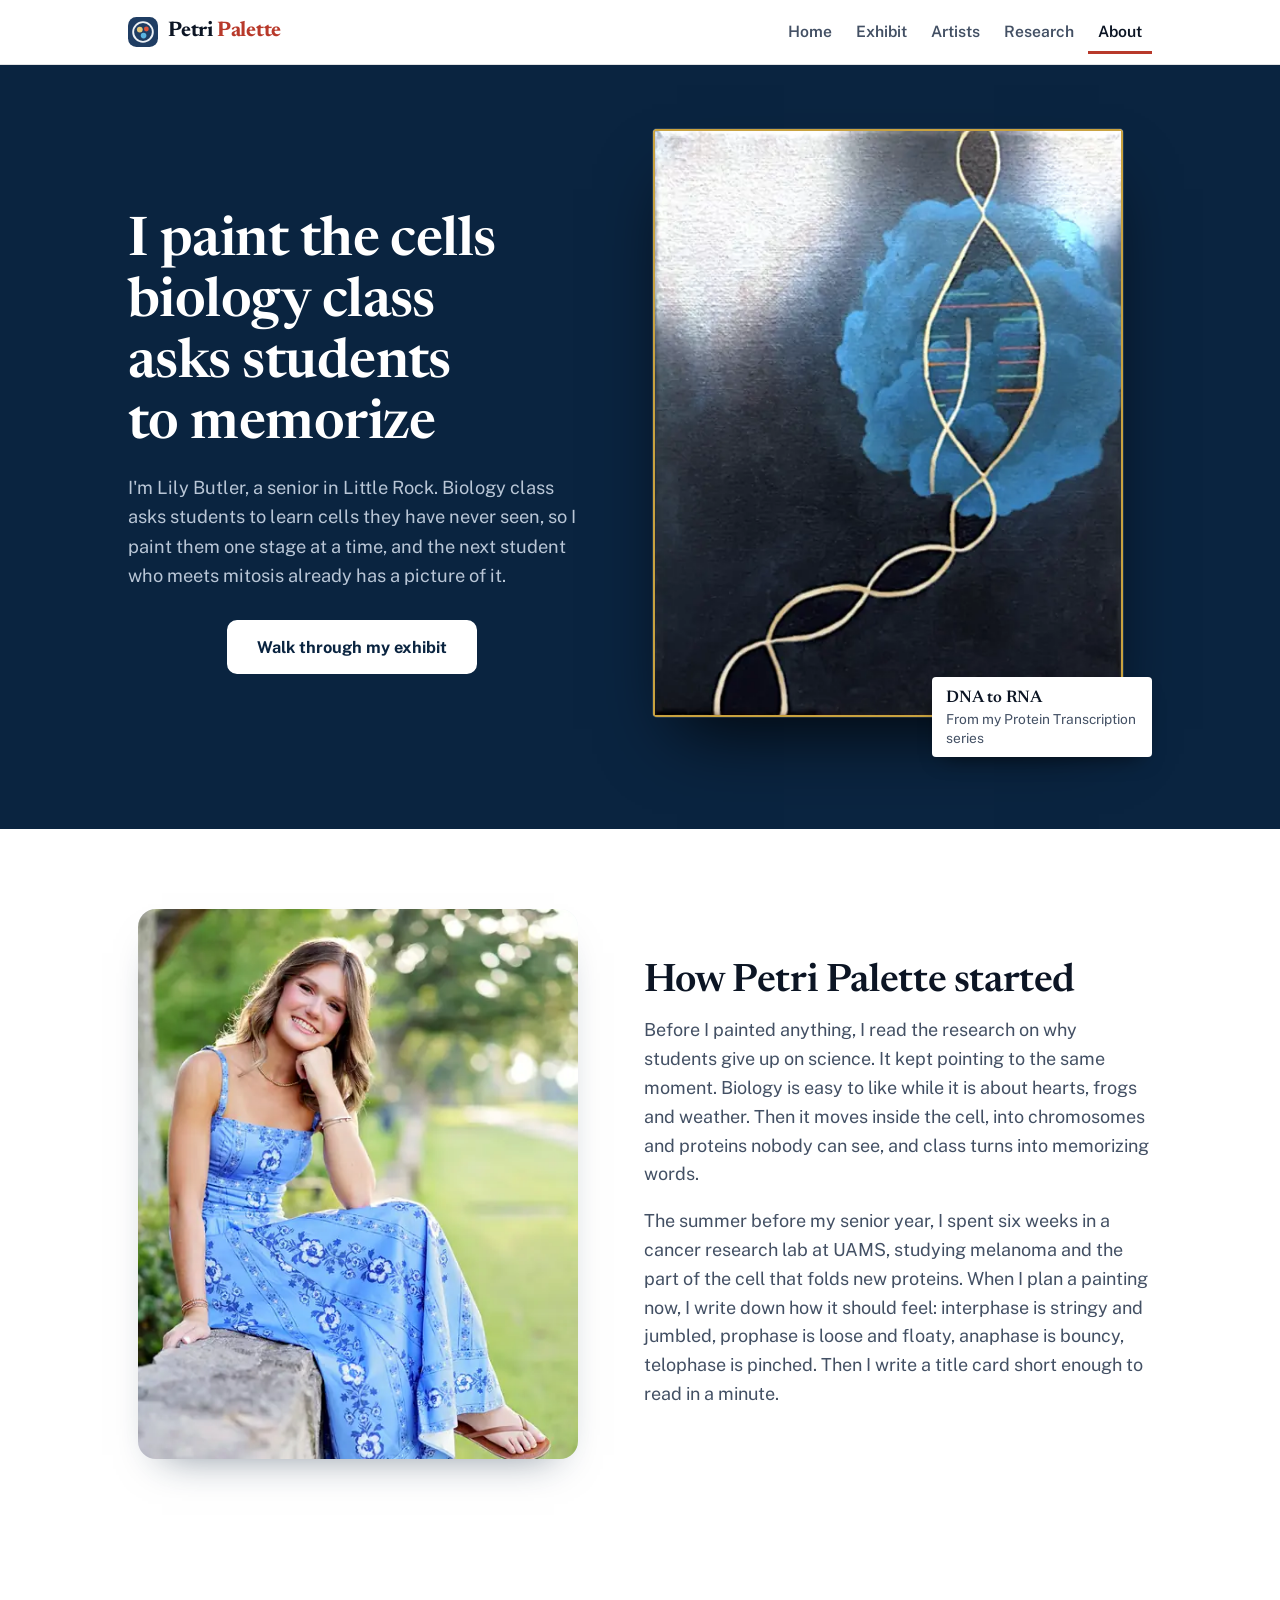
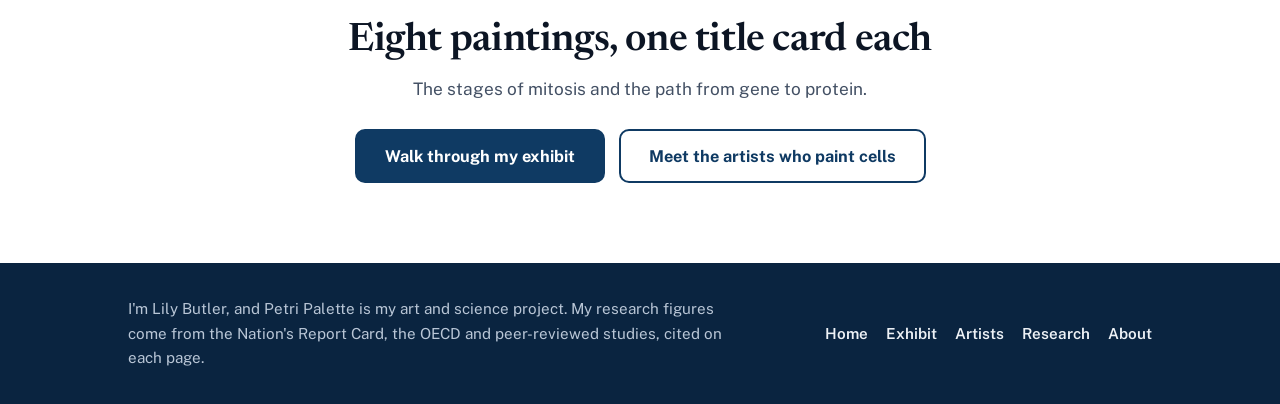
==== commit 1de5664a: "Add Lily's Interphase and Cancer Cells paintings; bring back the Goggle Series - Interphase: her rou" ====
--- a/about.html
+++ b/about.html
@@ -5,7 +5,7 @@
 <meta name="viewport" content="width=device-width, initial-scale=1.0">
 <title>About Me: Lily Butler, Student Painter and Researcher | Petri Palette</title>
 <meta name="description" content="I'm Lily Butler. Biology class asks students to learn cells they have never seen, so I paint them, one stage at a time, with a title card that explains each one.">
-<meta name="robots" content="noindex,nofollow">
+<meta name="robots" content="index,follow,max-image-preview:large">
 <link rel="canonical" href="https://odyssey-jotun.github.io/petri-palette/about.html">
 <meta name="author" content="Lily Butler">
 <meta name="theme-color" content="#FFFFFF">
@@ -23,8 +23,8 @@
 <link rel="preload" as="image" type="image/webp" href="images/art/dna-helix.webp" imagesrcset="images/art/dna-helix-520.webp 520w, images/art/dna-helix.webp 711w" imagesizes="(max-width: 860px) 72vw, 470px" fetchpriority="high">
 <link rel="preload" href="fonts/newsreader.woff2" as="font" type="font/woff2" crossorigin>
 <link rel="preload" href="fonts/public-sans.woff2" as="font" type="font/woff2" crossorigin>
-<style>@font-face{font-family:'Newsreader';font-style:normal;font-weight:600 700;font-display:swap;src:url(fonts/newsreader.woff2) format('woff2')}@font-face{font-family:'Public Sans';font-style:normal;font-weight:400 700;font-display:swap;src:url(fonts/public-sans.woff2) format('woff2')}:root{--bg:#FFFFFF;--bg-alt:#EEF3F8;--card:#FFFFFF;--ink:#0C1524;--ink-soft:#435064;--primary:#0F3A63;--primary-dk:#0A2440;--red:#B8392A;--red-lt:#F9E4E0;--red-on-dark:#F4A291;--gold:#C9A23F;--gold-lt:#F5ECD4;--gold-dk:#765A10;--gold-on-dark:#E8C77A;--on-dark:#EEF2F6;--on-dark-soft:#B9C6D6;--line:rgba(12,21,36,0.12);--c2019:#2A6FA6;--c2024:#B8392A;--radius:18px;--radius-lg:28px;--wrap:1080px;--flow-tight:0.32em;--flow-block:44px;--flow-section:80px}*{box-sizing:border-box}html{scroll-behavior:smooth;scroll-padding-top:84px}@media (prefers-reduced-motion:reduce){html{scroll-behavior:auto}*{animation-duration:0.001ms !important;transition-duration:0.001ms !important}}body{margin:0;background:var(--bg);color:var(--ink);font-family:'Public Sans',ui-sans-serif,system-ui,-apple-system,'Segoe UI',sans-serif;font-size:18px;line-height:1.6;-webkit-font-smoothing:antialiased}h1,h2,h3,h4{font-family:'Newsreader',Georgia,'Times New Roman',serif;font-weight:600;line-height:1.12;margin:0 0 var(--flow-tight);color:var(--ink);letter-spacing:-0.01em}h1,h2,h3{text-wrap:balance}p{margin:0 0 1em}p:last-child{margin-bottom:0}a{color:inherit}img{max-width:100%;height:auto}.wrap{max-width:var(--wrap);margin:0 auto;padding:0 28px}.skip{position:absolute;left:-9999px;top:10px;background:var(--card);color:var(--ink);padding:12px 18px;border-radius:10px;z-index:100;text-decoration:none;font-weight:700;border:2px solid var(--primary)}.skip:focus{left:16px}a:focus-visible,button:focus-visible{outline:3px solid var(--red);outline-offset:3px;border-radius:4px}nav.site{position:sticky;top:0;z-index:20;background:rgba(255,255,255,0.94);backdrop-filter:blur(8px);border-bottom:1px solid var(--line)}nav.site .wrap{display:flex;align-items:center;justify-content:space-between;gap:4px 20px;padding-top:10px;padding-bottom:10px;flex-wrap:wrap}.wordmark{display:inline-flex;align-items:center;gap:10px;font-family:'Newsreader',Georgia,serif;font-weight:700;font-size:1.32rem;letter-spacing:-0.01em;color:var(--ink);text-decoration:none;white-space:nowrap;min-height:44px}.wordmark .mark{width:30px;height:30px;flex:none}.wordmark .last{color:var(--red)}nav.site ul{list-style:none;display:flex;align-items:center;gap:4px;margin:0;padding:0;font-size:0.98rem;font-weight:600}nav.site ul a{text-decoration:none;color:var(--ink-soft);display:inline-flex;align-items:center;min-height:44px;padding:0 10px;white-space:nowrap;transition:color 0.15s ease}nav.site ul a:hover{color:var(--primary)}nav.site ul a[aria-current="page"]{color:var(--ink);box-shadow:inset 0 -3px 0 var(--red)}.btn{display:inline-flex;align-items:center;justify-content:center;text-align:center;min-height:50px;background:var(--primary);color:#FFFFFF;text-decoration:none;font-weight:700;font-size:1.02rem;padding:12px 28px;border-radius:10px;border:2px solid var(--primary);transition:background 0.18s ease,color 0.18s ease,border-color 0.18s ease}.btn:hover{background:var(--gold-on-dark);border-color:var(--gold-on-dark);color:var(--primary-dk)}.btn.ghost{background:transparent;color:var(--primary)}.btn.ghost:hover{background:var(--primary);color:#FFFFFF;border-color:var(--primary)}.btn-row{display:flex;gap:14px;flex-wrap:wrap;align-items:center;justify-content:center;margin-top:30px}section{padding:var(--flow-section) 0}.band{background:var(--bg-alt)}.section-head{max-width:720px;margin-bottom:34px}.section-head.center{text-align:center;margin-left:auto;margin-right:auto}h2{font-size:clamp(1.8rem,3.3vw,2.45rem)}.section-head p{color:var(--ink-soft);font-size:1.08rem}.hero{padding:64px 0 80px}.hero-text{text-align:center;max-width:820px;margin:0 auto 40px}.hero h1{font-size:clamp(2.3rem,5.4vw,3.8rem)}.hero .lede{font-size:1.2rem;color:var(--ink-soft);margin:10px auto 0;max-width:40em}.hero-photo{margin:0;border-radius:var(--radius-lg);overflow:hidden;aspect-ratio:3/2;background:var(--bg-alt);box-shadow:0 24px 48px -26px rgba(19,40,64,0.6)}.hero-photo img{display:block;width:100%;height:100%;object-fit:cover}.hero-photo.wide{aspect-ratio:2.2/1}.hero-photo.wide img{object-position:center 60%}.split{display:grid;grid-template-columns:1.05fr 0.95fr;gap:56px;align-items:center}.split.flip{grid-template-columns:0.95fr 1.05fr}.page-hero{padding:60px 0 64px}.page-hero h1{font-size:clamp(2.1rem,4.4vw,3.1rem)}.page-hero .lede{font-size:1.14rem;color:var(--ink-soft);margin-top:8px;max-width:34em}.photo{margin:0;border-radius:var(--radius);overflow:hidden;aspect-ratio:4/3;background:var(--bg-alt);box-shadow:0 20px 40px -24px rgba(19,40,64,0.55)}.photo img{display:block;width:100%;height:100%;object-fit:cover}.split p{color:var(--ink-soft)}.cards{display:grid;grid-template-columns:repeat(3,1fr);gap:22px}.card{background:var(--card);border:1px solid var(--line);border-radius:var(--radius);padding:30px 26px 28px;text-align:center}.card h3{font-size:1.32rem}.card p{font-size:1rem;color:var(--ink-soft)}.card .icon{width:64px;height:64px;border-radius:18px;background:var(--bg-alt);color:var(--primary);display:flex;align-items:center;justify-content:center;margin:0 auto 18px}.card .icon svg{width:36px;height:36px}.card .num{font-family:'Newsreader',Georgia,serif;font-weight:700;font-size:clamp(2.4rem,4.2vw,3rem);line-height:1;letter-spacing:-0.02em;color:var(--red);margin:0 0 10px}.card .of{font-size:0.9rem;font-weight:700;color:var(--ink-soft);margin:12px 0 0;border-top:1px solid var(--line);padding-top:12px}.band .card .icon{background:var(--gold-lt);color:var(--gold-dk)}.punch{font-family:'Newsreader',Georgia,serif;font-weight:600;font-size:clamp(1.3rem,2.4vw,1.65rem);line-height:1.3;text-align:center;color:var(--primary);max-width:760px;margin:var(--flow-block) auto 0}.strip{list-style:none;margin:var(--flow-block) 0 0;padding:0;display:grid;grid-template-columns:repeat(3,1fr);background:var(--card);border:1px solid var(--line);border-radius:var(--radius)}.strip li{padding:24px 26px;border-left:1px solid var(--line);text-align:center}.strip li:first-child{border-left:0}.strip .n{display:block;font-family:'Newsreader',Georgia,serif;font-weight:700;font-size:2.2rem;line-height:1;color:var(--primary);margin-bottom:8px}.strip .t{font-size:0.98rem;color:var(--ink-soft);line-height:1.4;display:block}.about-text p{font-size:1.06rem}.about-text p.name-line{color:var(--ink);font-weight:700;font-size:1.12rem;margin-top:0}.steps{list-style:none;margin:0;padding:0;display:grid;grid-template-columns:repeat(3,1fr);gap:22px;counter-reset:step}.steps li{background:var(--card);border:1px solid var(--line);border-radius:var(--radius);padding:28px 26px;counter-increment:step;text-align:center}.steps li:before{content:counter(step);display:flex;align-items:center;justify-content:center;width:46px;height:46px;border-radius:50%;background:var(--primary);color:#FFFFFF;font-family:'Newsreader',Georgia,serif;font-weight:700;font-size:1.35rem;margin:0 auto 18px}.steps h3{font-size:1.3rem}.steps p{font-size:1rem;color:var(--ink-soft)}.after{background:var(--primary-dk);color:var(--on-dark)}.after h2,.after h3{color:#FFFFFF}.stakes{display:grid;grid-template-columns:1fr 1fr;gap:26px}.stake h3{font-size:1.35rem;margin-bottom:14px;text-align:center}.outcomes{list-style:none;margin:0;padding:0;display:grid;gap:12px}.outcomes li{display:grid;grid-template-columns:26px 1fr;gap:14px;align-items:start;background:rgba(255,255,255,0.06);border:1px solid rgba(238,242,246,0.16);border-radius:14px;padding:16px 18px;color:var(--on-dark);font-size:1.02rem}.outcomes svg{width:24px;height:24px;margin-top:2px;color:var(--red-on-dark)}.stake.good .outcomes svg{color:var(--gold-on-dark)}.stake.good .outcomes li{background:rgba(232,199,122,0.08);border-color:rgba(232,199,122,0.34)}.closing{text-align:center}.closing .wrap{max-width:680px}.closing p{color:var(--ink-soft);font-size:1.08rem}.closing .btn-row{margin-top:26px}.series{scroll-margin-top:90px}.series + .series{border-top:1px solid var(--line)}.series .section-head{margin-bottom:30px}.wall{display:grid;grid-template-columns:repeat(3,1fr);gap:34px 26px;align-items:start}.wall.five{grid-template-columns:repeat(6,1fr)}.wall.two{grid-template-columns:repeat(2,minmax(0,340px));justify-content:center}.wall.five .piece{grid-column:span 2}.wall.five .piece:nth-child(4){grid-column:2 / span 2}.piece{display:grid;gap:18px;justify-items:center}.frame{width:100%;aspect-ratio:4/5;margin:0;background:#FFFFFF;border:12px solid #15181E;border-radius:6px;box-shadow:0 18px 34px -22px rgba(19,40,64,0.7),inset 0 0 0 14px #F4F7FA;display:flex;flex-direction:column;align-items:center;justify-content:center;gap:14px;color:var(--primary);padding:22px}.frame svg{width:58%;height:auto;max-height:62%}.frame .soon{font-size:0.86rem;font-weight:600;color:var(--ink-soft);text-align:center;line-height:1.3}.frame img{width:100%;height:100%;object-fit:cover}.frame.art{padding:0;height:auto;box-shadow:0 18px 34px -22px rgba(19,40,64,0.7)}.frame.art img{display:block}.label{width:92%;background:var(--card);border:1px solid var(--line);border-radius:4px;padding:16px 18px 18px;text-align:left;box-shadow:0 6px 14px -10px rgba(24,32,43,0.45)}.label h3{font-size:1.22rem;margin-bottom:2px}.label .meta{font-size:0.86rem;color:var(--ink-soft);margin:0 0 10px;padding-bottom:10px;border-bottom:1px solid var(--line)}.label p{font-size:0.96rem;color:var(--ink-soft)}.label .see{margin-top:10px;color:var(--ink)}.chart{background:var(--card);border:1px solid var(--line);border-radius:var(--radius);padding:28px 30px;margin:0}.chart h3{font-size:1.3rem}.chart .sub{color:var(--ink-soft);font-size:0.98rem;margin-bottom:18px}.legend{list-style:none;margin:0 0 18px;padding:0;display:flex;gap:20px;flex-wrap:wrap;font-size:0.94rem;color:var(--ink-soft)}.legend li{display:flex;align-items:center;gap:8px}.legend i{width:14px;height:14px;border-radius:4px;display:inline-block}.legend i.y19,.bar.y19{background:var(--c2019)}.legend i.y24,.bar.y24{background:var(--c2024)}.bars{display:grid;gap:22px}.bars .row h4{font-family:'Public Sans',sans-serif;font-size:1rem;font-weight:700;margin-bottom:8px}.pair{display:grid;gap:4px}.barline{display:grid;grid-template-columns:44px 1fr;gap:10px;align-items:center;font-size:0.9rem;color:var(--ink-soft)}.track{position:relative;height:30px}.bar{display:flex;align-items:center;justify-content:flex-end;height:100%;border-radius:0 4px 4px 0;padding-right:10px;color:#FFFFFF;font-weight:700;font-size:0.95rem;min-width:52px}.bar:hover{filter:brightness(1.08)}.chart .cite-line{margin-top:18px}.facts{display:grid;grid-template-columns:1fr 1fr;gap:22px;margin-top:var(--flow-block)}.fact{background:var(--card);border:1px solid var(--line);border-radius:var(--radius);padding:26px}.fact h3{font-size:1.25rem}.fact p{color:var(--ink-soft);font-size:1rem}.cite-line{font-size:0.9rem;color:var(--ink-soft);font-style:italic;margin-top:14px}.prose{max-width:760px;margin:0 auto}.prose p{color:var(--ink-soft);font-size:1.06rem}.prose h2 + p{margin-top:0}.prose p + h2,.prose .facts + h2{margin-top:var(--flow-block)}.refs{padding:56px 0;border-top:1px solid var(--line)}.refs h2{font-size:1.5rem}.refs ol{max-width:860px;margin:0;padding-left:1.3rem;display:grid;gap:8px;font-size:0.95rem;color:var(--ink-soft)}footer{background:var(--primary-dk);color:var(--on-dark-soft);padding:34px 0;font-size:0.95rem}footer .wrap{display:flex;justify-content:space-between;align-items:center;flex-wrap:wrap;gap:10px 24px}footer p{margin:0;max-width:40em}footer ul{list-style:none;display:flex;flex-wrap:wrap;gap:0 18px;margin:0;padding:0;font-weight:600}footer ul a{display:inline-flex;align-items:center;min-height:44px;color:var(--on-dark);text-decoration:none}@media (max-width:900px){nav.site ul{order:3;width:100%;justify-content:space-between;gap:0;border-top:1px solid var(--line)}nav.site ul a{padding:0 4px;font-size:0.95rem}html{scroll-padding-top:130px}.wall,.wall.five,.wall.two{grid-template-columns:1fr 1fr}.wall.five .piece,.wall.five .piece:nth-child(4){grid-column:auto}}@media (min-width:560px) and (max-width:900px){nav.site ul{justify-content:flex-start;gap:18px}}@media (max-width:860px){.split,.split.flip{grid-template-columns:1fr;gap:30px}.page-hero .hero-photo{order:-1;aspect-ratio:16/10}.split.flip>.photo{order:0}.cards,.steps,.stakes,.facts{grid-template-columns:1fr}.hero-photo.wide{aspect-ratio:3/2}}@media (max-width:620px){:root{--flow-section:56px;--flow-block:34px}body{font-size:17px}.wrap{padding:0 20px}.hero{padding:36px 0 56px}.hero-text{margin-bottom:28px}.page-hero{padding:24px 0 44px}.btn-row .btn{width:100%}.strip{grid-template-columns:1fr}.strip li{border-left:0;border-top:1px solid var(--line)}.strip li:first-child{border-top:0}.wall,.wall.five,.wall.two{grid-template-columns:1fr;gap:40px}.frame{max-width:340px}.frame:not(.art){aspect-ratio:1/1}.chart{padding:22px 18px}.wordmark{font-size:1.2rem}}a.card{text-decoration:none;color:inherit;transition:border-color 0.15s ease}a.card:hover{border-color:var(--red)}a.card:hover h3{color:var(--primary)}.about-art{max-width:400px;justify-self:center}.label .credit{font-size:0.82rem;font-style:italic;color:var(--ink-soft);margin-top:10px;padding-top:10px;border-top:1px solid var(--line)}.card .where{font-size:0.92rem;font-weight:700;color:var(--red);margin:0 0 10px}.portrait{aspect-ratio:4/5;max-width:440px;width:100%;justify-self:center}.photo.portrait,.hero-photo.portrait{aspect-ratio:4/5}.portrait img{object-position:center 30%}@media (max-width:860px){.page-hero .hero-photo.portrait{aspect-ratio:1/1;max-width:400px;margin:0 auto}.split>.photo.portrait{order:-1;max-width:400px;margin:0 auto}}.studio-hero{background:var(--primary-dk);color:var(--on-dark);padding:64px 0 72px;overflow:hidden}.studio{display:grid;grid-template-columns:0.92fr 1.08fr;gap:48px;align-items:center}.studio-text{position:relative;z-index:1}.studio-hero h1{color:#FFFFFF;font-size:clamp(2.2rem,4.6vw,3.4rem)}.studio-hero .lede{color:var(--on-dark-soft);font-size:1.14rem;margin-top:10px;max-width:32em}.studio-art{position:relative;padding:0 0 40px}.canvas{margin:0 auto;width:min(100%,470px);aspect-ratio:711/890;border-radius:4px;overflow:hidden;box-shadow:0 0 0 1px rgba(238,242,246,0.12),0 36px 70px -24px rgba(0,0,0,0.85)}.canvas img{display:block;width:100%;height:100%;object-fit:cover}.studio-card{position:absolute;right:max(0px,calc(50% - 290px));bottom:0;margin:0;background:#FFFFFF;color:var(--ink);border-radius:4px;padding:10px 14px;font-size:0.86rem;line-height:1.35;max-width:220px;box-shadow:0 10px 22px -12px rgba(0,0,0,0.7)}.studio-card strong{display:block;font-family:'Newsreader',Georgia,serif;font-size:1.05rem;font-weight:600}.studio-card span{color:var(--ink-soft)}.studio-hero .strip{margin-top:56px}.btn.light{background:#FFFFFF;border-color:#FFFFFF;color:var(--primary-dk)}.btn.light:hover{background:#E8C77A;border-color:#E8C77A;color:var(--primary-dk)}@media (prefers-reduced-motion:no-preference){.studio-card{animation:studio-rise 0.7s cubic-bezier(.2,.7,.2,1) 0.2s both}}@keyframes studio-rise{from{opacity:0;transform:translateY(28px)}to{opacity:1;transform:none}}@keyframes studio-fade{from{opacity:0}to{opacity:1}}@media (max-width:860px){.studio{grid-template-columns:1fr;gap:34px}.studio-art{order:-1;padding:0 0 36px}.canvas{width:84%}.studio-card{max-width:170px;padding:8px 11px;font-size:0.8rem}.studio-hero{padding:32px 0 56px}.studio-hero .strip{margin-top:40px}}.frame{position:relative}.frame::after{content:"";position:absolute;inset:0;box-shadow:inset 0 0 0 2px var(--gold);pointer-events:none}.canvas{position:relative}.canvas::after{content:"";position:absolute;inset:0;box-shadow:inset 0 0 0 2px var(--gold);pointer-events:none}.after .stake h3,.studio-card strong{color:inherit}footer ul a:hover{color:var(--gold-on-dark)}.cards.two{grid-template-columns:repeat(2,minmax(0,360px));justify-content:center}@media (max-width:860px){.cards.two{grid-template-columns:1fr}}.hero2{display:grid;grid-template-columns:0.9fr 1.1fr;gap:56px;align-items:center}.hero2-text{position:relative;z-index:1}.hero2-text h1{color:#FFFFFF;font-size:clamp(2.3rem,4.4vw,3.5rem)}.diptych{display:grid;grid-template-columns:1fr 1fr;gap:14px}.trip-photo{margin:0;aspect-ratio:4/5;border-radius:var(--radius);overflow:hidden;box-shadow:0 30px 60px -24px rgba(0,0,0,0.8)}.trip-photo img{display:block;width:100%;height:100%;object-fit:cover;object-position:center 25%}.diptych .canvas{width:100%;margin:0}@media (max-width:860px){.hero2{grid-template-columns:1fr;gap:26px}.diptych{order:-1;gap:10px}}</style>
-<script type="application/ld+json">{"@context":"https://schema.org","@graph":[{"@type":"WebSite","@id":"https://odyssey-jotun.github.io/petri-palette/#site","url":"https://odyssey-jotun.github.io/petri-palette/","name":"Petri Palette","description":"Paintings of cells, mitosis and protein synthesis that make biology easier to picture, with the research behind the project.","author":{"@id":"https://odyssey-jotun.github.io/petri-palette/#lily"},"inLanguage":"en-US"},{"@type":"Person","@id":"https://odyssey-jotun.github.io/petri-palette/#lily","name":"Lily Butler","description":"High school senior, painter and student researcher who created Petri Palette, an art exhibit of cells, mitosis and protein synthesis.","url":"https://odyssey-jotun.github.io/petri-palette/#about"},{"@type":"AboutPage","@id":"https://odyssey-jotun.github.io/petri-palette/about.html#page","url":"https://odyssey-jotun.github.io/petri-palette/about.html","name":"About Me: Lily Butler, Student Painter and Researcher | Petri Palette","headline":"About Me: Lily Butler, Student Painter and Researcher | Petri Palette","description":"I'm Lily Butler. Biology class asks students to learn cells they have never seen, so I paint them, one stage at a time, with a title card that explains each one.","isPartOf":{"@id":"https://odyssey-jotun.github.io/petri-palette/#site"},"author":{"@id":"https://odyssey-jotun.github.io/petri-palette/#lily"},"inLanguage":"en-US","datePublished":"2026-10-23","dateModified":"2026-10-23","image":"https://odyssey-jotun.github.io/petri-palette/images/og.jpg","mainEntity":{"@id":"https://odyssey-jotun.github.io/petri-palette/#lily"}},{"@type":"BreadcrumbList","itemListElement":[{"@type":"ListItem","position":1,"name":"Home","item":"https://odyssey-jotun.github.io/petri-palette/"},{"@type":"ListItem","position":2,"name":"About","item":"https://odyssey-jotun.github.io/petri-palette/about.html"}]}]}</script>
+<style>@font-face{font-family:'Newsreader';font-style:normal;font-weight:600 700;font-display:swap;src:url(fonts/newsreader.woff2) format('woff2')}@font-face{font-family:'Public Sans';font-style:normal;font-weight:400 700;font-display:swap;src:url(fonts/public-sans.woff2) format('woff2')}:root{--bg:#FFFFFF;--bg-alt:#EEF3F8;--card:#FFFFFF;--ink:#0C1524;--ink-soft:#435064;--primary:#0F3A63;--primary-dk:#0A2440;--red:#B8392A;--red-lt:#F9E4E0;--red-on-dark:#F4A291;--gold:#C9A23F;--gold-lt:#F5ECD4;--gold-dk:#765A10;--gold-on-dark:#E8C77A;--on-dark:#EEF2F6;--on-dark-soft:#B9C6D6;--line:rgba(12,21,36,0.12);--c2019:#2A6FA6;--c2024:#B8392A;--radius:18px;--radius-lg:28px;--wrap:1080px;--flow-tight:0.32em;--flow-block:44px;--flow-section:80px}*{box-sizing:border-box}html{scroll-behavior:smooth;scroll-padding-top:84px}@media (prefers-reduced-motion:reduce){html{scroll-behavior:auto}*{animation-duration:0.001ms !important;transition-duration:0.001ms !important}}body{margin:0;background:var(--bg);color:var(--ink);font-family:'Public Sans',ui-sans-serif,system-ui,-apple-system,'Segoe UI',sans-serif;font-size:18px;line-height:1.6;-webkit-font-smoothing:antialiased}h1,h2,h3,h4{font-family:'Newsreader',Georgia,'Times New Roman',serif;font-weight:600;line-height:1.12;margin:0 0 var(--flow-tight);color:var(--ink);letter-spacing:-0.01em}h1,h2,h3{text-wrap:balance}p{margin:0 0 1em}p:last-child{margin-bottom:0}a{color:inherit}img{max-width:100%;height:auto}.wrap{max-width:var(--wrap);margin:0 auto;padding:0 28px}.skip{position:absolute;left:-9999px;top:10px;background:var(--card);color:var(--ink);padding:12px 18px;border-radius:10px;z-index:100;text-decoration:none;font-weight:700;border:2px solid var(--primary)}.skip:focus{left:16px}a:focus-visible,button:focus-visible{outline:3px solid var(--red);outline-offset:3px;border-radius:4px}nav.site{position:sticky;top:0;z-index:20;background:rgba(255,255,255,0.94);backdrop-filter:blur(8px);border-bottom:1px solid var(--line)}nav.site .wrap{display:flex;align-items:center;justify-content:space-between;gap:4px 20px;padding-top:10px;padding-bottom:10px;flex-wrap:wrap}.wordmark{display:inline-flex;align-items:center;gap:10px;font-family:'Newsreader',Georgia,serif;font-weight:700;font-size:1.32rem;letter-spacing:-0.01em;color:var(--ink);text-decoration:none;white-space:nowrap;min-height:44px}.wordmark .mark{width:30px;height:30px;flex:none}.wordmark .last{color:var(--red)}nav.site ul{list-style:none;display:flex;align-items:center;gap:4px;margin:0;padding:0;font-size:0.98rem;font-weight:600}nav.site ul a{text-decoration:none;color:var(--ink-soft);display:inline-flex;align-items:center;min-height:44px;padding:0 10px;white-space:nowrap;transition:color 0.15s ease}nav.site ul a:hover{color:var(--primary)}nav.site ul a[aria-current="page"]{color:var(--ink);box-shadow:inset 0 -3px 0 var(--red)}.btn{display:inline-flex;align-items:center;justify-content:center;text-align:center;min-height:50px;background:var(--primary);color:#FFFFFF;text-decoration:none;font-weight:700;font-size:1.02rem;padding:12px 28px;border-radius:10px;border:2px solid var(--primary);transition:background 0.18s ease,color 0.18s ease,border-color 0.18s ease}.btn:hover{background:var(--gold-on-dark);border-color:var(--gold-on-dark);color:var(--primary-dk)}.btn.ghost{background:transparent;color:var(--primary)}.btn.ghost:hover{background:var(--primary);color:#FFFFFF;border-color:var(--primary)}.btn-row{display:flex;gap:14px;flex-wrap:wrap;align-items:center;justify-content:center;margin-top:30px}section{padding:var(--flow-section) 0}.band{background:var(--bg-alt)}.section-head{max-width:720px;margin-bottom:34px}.section-head.center{text-align:center;margin-left:auto;margin-right:auto}h2{font-size:clamp(1.8rem,3.3vw,2.45rem)}.section-head p{color:var(--ink-soft);font-size:1.08rem}.hero{padding:64px 0 80px}.hero-text{text-align:center;max-width:820px;margin:0 auto 40px}.hero h1{font-size:clamp(2.3rem,5.4vw,3.8rem)}.hero .lede{font-size:1.2rem;color:var(--ink-soft);margin:10px auto 0;max-width:40em}.hero-photo{margin:0;border-radius:var(--radius-lg);overflow:hidden;aspect-ratio:3/2;background:var(--bg-alt);box-shadow:0 24px 48px -26px rgba(19,40,64,0.6)}.hero-photo img{display:block;width:100%;height:100%;object-fit:cover}.hero-photo.wide{aspect-ratio:2.2/1}.hero-photo.wide img{object-position:center 60%}.split{display:grid;grid-template-columns:1.05fr 0.95fr;gap:56px;align-items:center}.split.flip{grid-template-columns:0.95fr 1.05fr}.page-hero{padding:60px 0 64px}.page-hero h1{font-size:clamp(2.1rem,4.4vw,3.1rem)}.page-hero .lede{font-size:1.14rem;color:var(--ink-soft);margin-top:8px;max-width:34em}.photo{margin:0;border-radius:var(--radius);overflow:hidden;aspect-ratio:4/3;background:var(--bg-alt);box-shadow:0 20px 40px -24px rgba(19,40,64,0.55)}.photo img{display:block;width:100%;height:100%;object-fit:cover}.split p{color:var(--ink-soft)}.cards{display:grid;grid-template-columns:repeat(3,1fr);gap:22px}.card{background:var(--card);border:1px solid var(--line);border-radius:var(--radius);padding:30px 26px 28px;text-align:center}.card h3{font-size:1.32rem}.card p{font-size:1rem;color:var(--ink-soft)}.card .icon{width:64px;height:64px;border-radius:18px;background:var(--bg-alt);color:var(--primary);display:flex;align-items:center;justify-content:center;margin:0 auto 18px}.card .icon svg{width:36px;height:36px}.card .num{font-family:'Newsreader',Georgia,serif;font-weight:700;font-size:clamp(2.4rem,4.2vw,3rem);line-height:1;letter-spacing:-0.02em;color:var(--red);margin:0 0 10px}.card .of{font-size:0.9rem;font-weight:700;color:var(--ink-soft);margin:12px 0 0;border-top:1px solid var(--line);padding-top:12px}.band .card .icon{background:var(--gold-lt);color:var(--gold-dk)}.punch{font-family:'Newsreader',Georgia,serif;font-weight:600;font-size:clamp(1.3rem,2.4vw,1.65rem);line-height:1.3;text-align:center;color:var(--primary);max-width:760px;margin:var(--flow-block) auto 0}.strip{list-style:none;margin:var(--flow-block) 0 0;padding:0;display:grid;grid-template-columns:repeat(3,1fr);background:var(--card);border:1px solid var(--line);border-radius:var(--radius)}.strip li{padding:24px 26px;border-left:1px solid var(--line);text-align:center}.strip li:first-child{border-left:0}.strip .n{display:block;font-family:'Newsreader',Georgia,serif;font-weight:700;font-size:2.2rem;line-height:1;color:var(--primary);margin-bottom:8px}.strip .t{font-size:0.98rem;color:var(--ink-soft);line-height:1.4;display:block}.about-text p{font-size:1.06rem}.about-text p.name-line{color:var(--ink);font-weight:700;font-size:1.12rem;margin-top:0}.steps{list-style:none;margin:0;padding:0;display:grid;grid-template-columns:repeat(3,1fr);gap:22px;counter-reset:step}.steps li{background:var(--card);border:1px solid var(--line);border-radius:var(--radius);padding:28px 26px;counter-increment:step;text-align:center}.steps li:before{content:counter(step);display:flex;align-items:center;justify-content:center;width:46px;height:46px;border-radius:50%;background:var(--primary);color:#FFFFFF;font-family:'Newsreader',Georgia,serif;font-weight:700;font-size:1.35rem;margin:0 auto 18px}.steps h3{font-size:1.3rem}.steps p{font-size:1rem;color:var(--ink-soft)}.after{background:var(--primary-dk);color:var(--on-dark)}.after h2,.after h3{color:#FFFFFF}.stakes{display:grid;grid-template-columns:1fr 1fr;gap:26px}.stake h3{font-size:1.35rem;margin-bottom:14px;text-align:center}.outcomes{list-style:none;margin:0;padding:0;display:grid;gap:12px}.outcomes li{display:grid;grid-template-columns:26px 1fr;gap:14px;align-items:start;background:rgba(255,255,255,0.06);border:1px solid rgba(238,242,246,0.16);border-radius:14px;padding:16px 18px;color:var(--on-dark);font-size:1.02rem}.outcomes svg{width:24px;height:24px;margin-top:2px;color:var(--red-on-dark)}.stake.good .outcomes svg{color:var(--gold-on-dark)}.stake.good .outcomes li{background:rgba(232,199,122,0.08);border-color:rgba(232,199,122,0.34)}.closing{text-align:center}.closing .wrap{max-width:680px}.closing p{color:var(--ink-soft);font-size:1.08rem}.closing .btn-row{margin-top:26px}.series{scroll-margin-top:90px}.series + .series{border-top:1px solid var(--line)}.series .section-head{margin-bottom:30px}.wall{display:grid;grid-template-columns:repeat(3,1fr);gap:34px 26px;align-items:start}.wall.five{grid-template-columns:repeat(6,1fr)}.wall.two{grid-template-columns:repeat(2,minmax(0,340px));justify-content:center}.wall.one{grid-template-columns:minmax(0,460px);justify-content:center}.wall.five .piece{grid-column:span 2}.wall.five .piece:nth-child(4){grid-column:2 / span 2}.piece{display:grid;gap:18px;justify-items:center}.frame{width:100%;aspect-ratio:4/5;margin:0;background:#FFFFFF;border:12px solid #15181E;border-radius:6px;box-shadow:0 18px 34px -22px rgba(19,40,64,0.7),inset 0 0 0 14px #F4F7FA;display:flex;flex-direction:column;align-items:center;justify-content:center;gap:14px;color:var(--primary);padding:22px}.frame svg{width:58%;height:auto;max-height:62%}.frame .soon{font-size:0.86rem;font-weight:600;color:var(--ink-soft);text-align:center;line-height:1.3}.frame img{width:100%;height:100%;object-fit:cover}.frame.art{padding:0;height:auto;box-shadow:0 18px 34px -22px rgba(19,40,64,0.7)}.frame.art img{display:block}.label{width:92%;background:var(--card);border:1px solid var(--line);border-radius:4px;padding:16px 18px 18px;text-align:left;box-shadow:0 6px 14px -10px rgba(24,32,43,0.45)}.label h3{font-size:1.22rem;margin-bottom:2px}.label .meta{font-size:0.86rem;color:var(--ink-soft);margin:0 0 10px;padding-bottom:10px;border-bottom:1px solid var(--line)}.label p{font-size:0.96rem;color:var(--ink-soft)}.label .see{margin-top:10px;color:var(--ink)}.chart{background:var(--card);border:1px solid var(--line);border-radius:var(--radius);padding:28px 30px;margin:0}.chart h3{font-size:1.3rem}.chart .sub{color:var(--ink-soft);font-size:0.98rem;margin-bottom:18px}.legend{list-style:none;margin:0 0 18px;padding:0;display:flex;gap:20px;flex-wrap:wrap;font-size:0.94rem;color:var(--ink-soft)}.legend li{display:flex;align-items:center;gap:8px}.legend i{width:14px;height:14px;border-radius:4px;display:inline-block}.legend i.y19,.bar.y19{background:var(--c2019)}.legend i.y24,.bar.y24{background:var(--c2024)}.bars{display:grid;gap:22px}.bars .row h4{font-family:'Public Sans',sans-serif;font-size:1rem;font-weight:700;margin-bottom:8px}.pair{display:grid;gap:4px}.barline{display:grid;grid-template-columns:44px 1fr;gap:10px;align-items:center;font-size:0.9rem;color:var(--ink-soft)}.track{position:relative;height:30px}.bar{display:flex;align-items:center;justify-content:flex-end;height:100%;border-radius:0 4px 4px 0;padding-right:10px;color:#FFFFFF;font-weight:700;font-size:0.95rem;min-width:52px}.bar:hover{filter:brightness(1.08)}.chart .cite-line{margin-top:18px}.facts{display:grid;grid-template-columns:1fr 1fr;gap:22px;margin-top:var(--flow-block)}.fact{background:var(--card);border:1px solid var(--line);border-radius:var(--radius);padding:26px}.fact h3{font-size:1.25rem}.fact p{color:var(--ink-soft);font-size:1rem}.cite-line{font-size:0.9rem;color:var(--ink-soft);font-style:italic;margin-top:14px}.prose{max-width:760px;margin:0 auto}.prose p{color:var(--ink-soft);font-size:1.06rem}.prose h2 + p{margin-top:0}.prose p + h2,.prose .facts + h2{margin-top:var(--flow-block)}.refs{padding:56px 0;border-top:1px solid var(--line)}.refs h2{font-size:1.5rem}.refs ol{max-width:860px;margin:0;padding-left:1.3rem;display:grid;gap:8px;font-size:0.95rem;color:var(--ink-soft)}footer{background:var(--primary-dk);color:var(--on-dark-soft);padding:34px 0;font-size:0.95rem}footer .wrap{display:flex;justify-content:space-between;align-items:center;flex-wrap:wrap;gap:10px 24px}footer p{margin:0;max-width:40em}footer ul{list-style:none;display:flex;flex-wrap:wrap;gap:0 18px;margin:0;padding:0;font-weight:600}footer ul a{display:inline-flex;align-items:center;min-height:44px;color:var(--on-dark);text-decoration:none}@media (max-width:900px){nav.site ul{order:3;width:100%;justify-content:space-between;gap:0;border-top:1px solid var(--line)}nav.site ul a{padding:0 4px;font-size:0.95rem}html{scroll-padding-top:130px}.wall,.wall.five,.wall.two{grid-template-columns:1fr 1fr}.wall.one{grid-template-columns:minmax(0,460px)}.wall.five .piece,.wall.five .piece:nth-child(4){grid-column:auto}}@media (min-width:560px) and (max-width:900px){nav.site ul{justify-content:flex-start;gap:18px}}@media (max-width:860px){.split,.split.flip{grid-template-columns:1fr;gap:30px}.page-hero .hero-photo{order:-1;aspect-ratio:16/10}.split.flip>.photo{order:0}.cards,.steps,.stakes,.facts{grid-template-columns:1fr}.hero-photo.wide{aspect-ratio:3/2}}@media (max-width:620px){:root{--flow-section:56px;--flow-block:34px}body{font-size:17px}.wrap{padding:0 20px}.hero{padding:36px 0 56px}.hero-text{margin-bottom:28px}.page-hero{padding:24px 0 44px}.btn-row .btn{width:100%}.strip{grid-template-columns:1fr}.strip li{border-left:0;border-top:1px solid var(--line)}.strip li:first-child{border-top:0}.wall,.wall.five,.wall.two{grid-template-columns:1fr;gap:40px}.frame{max-width:340px}.frame:not(.art){aspect-ratio:1/1}.chart{padding:22px 18px}.wordmark{font-size:1.2rem}}a.card{text-decoration:none;color:inherit;transition:border-color 0.15s ease}a.card:hover{border-color:var(--red)}a.card:hover h3{color:var(--primary)}.about-art{max-width:400px;justify-self:center}.label .credit{font-size:0.82rem;font-style:italic;color:var(--ink-soft);margin-top:10px;padding-top:10px;border-top:1px solid var(--line)}.card .where{font-size:0.92rem;font-weight:700;color:var(--red);margin:0 0 10px}.portrait{aspect-ratio:4/5;max-width:440px;width:100%;justify-self:center}.photo.portrait,.hero-photo.portrait{aspect-ratio:4/5}.portrait img{object-position:center 30%}@media (max-width:860px){.page-hero .hero-photo.portrait{aspect-ratio:1/1;max-width:400px;margin:0 auto}.split>.photo.portrait{order:-1;max-width:400px;margin:0 auto}}.studio-hero{background:var(--primary-dk);color:var(--on-dark);padding:64px 0 72px;overflow:hidden}.studio{display:grid;grid-template-columns:0.92fr 1.08fr;gap:48px;align-items:center}.studio-text{position:relative;z-index:1}.studio-hero h1{color:#FFFFFF;font-size:clamp(2.2rem,4.6vw,3.4rem)}.studio-hero .lede{color:var(--on-dark-soft);font-size:1.14rem;margin-top:10px;max-width:32em}.studio-art{position:relative;padding:0 0 40px}.canvas{margin:0 auto;width:min(100%,470px);aspect-ratio:711/890;border-radius:4px;overflow:hidden;box-shadow:0 0 0 1px rgba(238,242,246,0.12),0 36px 70px -24px rgba(0,0,0,0.85)}.canvas img{display:block;width:100%;height:100%;object-fit:cover}.studio-card{position:absolute;right:max(0px,calc(50% - 290px));bottom:0;margin:0;background:#FFFFFF;color:var(--ink);border-radius:4px;padding:10px 14px;font-size:0.86rem;line-height:1.35;max-width:220px;box-shadow:0 10px 22px -12px rgba(0,0,0,0.7)}.studio-card strong{display:block;font-family:'Newsreader',Georgia,serif;font-size:1.05rem;font-weight:600}.studio-card span{color:var(--ink-soft)}.studio-hero .strip{margin-top:56px}.btn.light{background:#FFFFFF;border-color:#FFFFFF;color:var(--primary-dk)}.btn.light:hover{background:#E8C77A;border-color:#E8C77A;color:var(--primary-dk)}@media (prefers-reduced-motion:no-preference){.studio-card{animation:studio-rise 0.7s cubic-bezier(.2,.7,.2,1) 0.2s both}}@keyframes studio-rise{from{opacity:0;transform:translateY(28px)}to{opacity:1;transform:none}}@keyframes studio-fade{from{opacity:0}to{opacity:1}}@media (max-width:860px){.studio{grid-template-columns:1fr;gap:34px}.studio-art{order:-1;padding:0 0 36px}.canvas{width:84%}.studio-card{max-width:170px;padding:8px 11px;font-size:0.8rem}.studio-hero{padding:32px 0 56px}.studio-hero .strip{margin-top:40px}}.frame{position:relative}.frame::after{content:"";position:absolute;inset:0;box-shadow:inset 0 0 0 2px var(--gold);pointer-events:none}.canvas{position:relative}.canvas::after{content:"";position:absolute;inset:0;box-shadow:inset 0 0 0 2px var(--gold);pointer-events:none}.after .stake h3,.studio-card strong{color:inherit}footer ul a:hover{color:var(--gold-on-dark)}.cards.two{grid-template-columns:repeat(2,minmax(0,360px));justify-content:center}@media (max-width:860px){.cards.two{grid-template-columns:1fr}}.hero2{display:grid;grid-template-columns:0.9fr 1.1fr;gap:56px;align-items:center}.hero2-text{position:relative;z-index:1}.hero2-text h1{color:#FFFFFF;font-size:clamp(2.3rem,4.4vw,3.5rem)}.diptych{display:grid;grid-template-columns:1fr 1fr;gap:14px}.trip-photo{margin:0;aspect-ratio:4/5;border-radius:var(--radius);overflow:hidden;box-shadow:0 30px 60px -24px rgba(0,0,0,0.8)}.trip-photo img{display:block;width:100%;height:100%;object-fit:cover;object-position:center 25%}.diptych .canvas{width:100%;margin:0}@media (max-width:860px){.hero2{grid-template-columns:1fr;gap:26px}.diptych{order:-1;gap:10px}}</style>
+<script type="application/ld+json">{"@context":"https://schema.org","@graph":[{"@type":"WebSite","@id":"https://odyssey-jotun.github.io/petri-palette/#site","url":"https://odyssey-jotun.github.io/petri-palette/","name":"Petri Palette","description":"Paintings of cells, mitosis and protein synthesis that make biology easier to picture, with the research behind the project.","author":{"@id":"https://odyssey-jotun.github.io/petri-palette/#lily"},"inLanguage":"en-US"},{"@type":"Person","@id":"https://odyssey-jotun.github.io/petri-palette/#lily","name":"Lily Butler","description":"High school senior, painter and student researcher who created Petri Palette, an art exhibit of cells, mitosis and protein synthesis.","url":"https://odyssey-jotun.github.io/petri-palette/#about"},{"@type":"AboutPage","@id":"https://odyssey-jotun.github.io/petri-palette/about.html#page","url":"https://odyssey-jotun.github.io/petri-palette/about.html","name":"About Me: Lily Butler, Student Painter and Researcher | Petri Palette","headline":"About Me: Lily Butler, Student Painter and Researcher | Petri Palette","description":"I'm Lily Butler. Biology class asks students to learn cells they have never seen, so I paint them, one stage at a time, with a title card that explains each one.","isPartOf":{"@id":"https://odyssey-jotun.github.io/petri-palette/#site"},"author":{"@id":"https://odyssey-jotun.github.io/petri-palette/#lily"},"inLanguage":"en-US","datePublished":"2026-10-27","dateModified":"2026-10-27","image":"https://odyssey-jotun.github.io/petri-palette/images/og.jpg","mainEntity":{"@id":"https://odyssey-jotun.github.io/petri-palette/#lily"}},{"@type":"BreadcrumbList","itemListElement":[{"@type":"ListItem","position":1,"name":"Home","item":"https://odyssey-jotun.github.io/petri-palette/"},{"@type":"ListItem","position":2,"name":"About","item":"https://odyssey-jotun.github.io/petri-palette/about.html"}]}]}</script>
 </head>
 <body>
 
@@ -79,7 +79,7 @@
 
 <section class="closing">
   <div class="wrap">
-    <h2>Seven paintings, one title card each</h2>
+    <h2>Eight paintings, one title card each</h2>
     <p>The stages of mitosis and the path from gene to protein.</p>
     <div class="btn-row"><a href="exhibit.html" class="btn">Walk through my exhibit</a><a href="artists.html" class="btn ghost">Meet the artists who paint cells</a></div>
   </div>
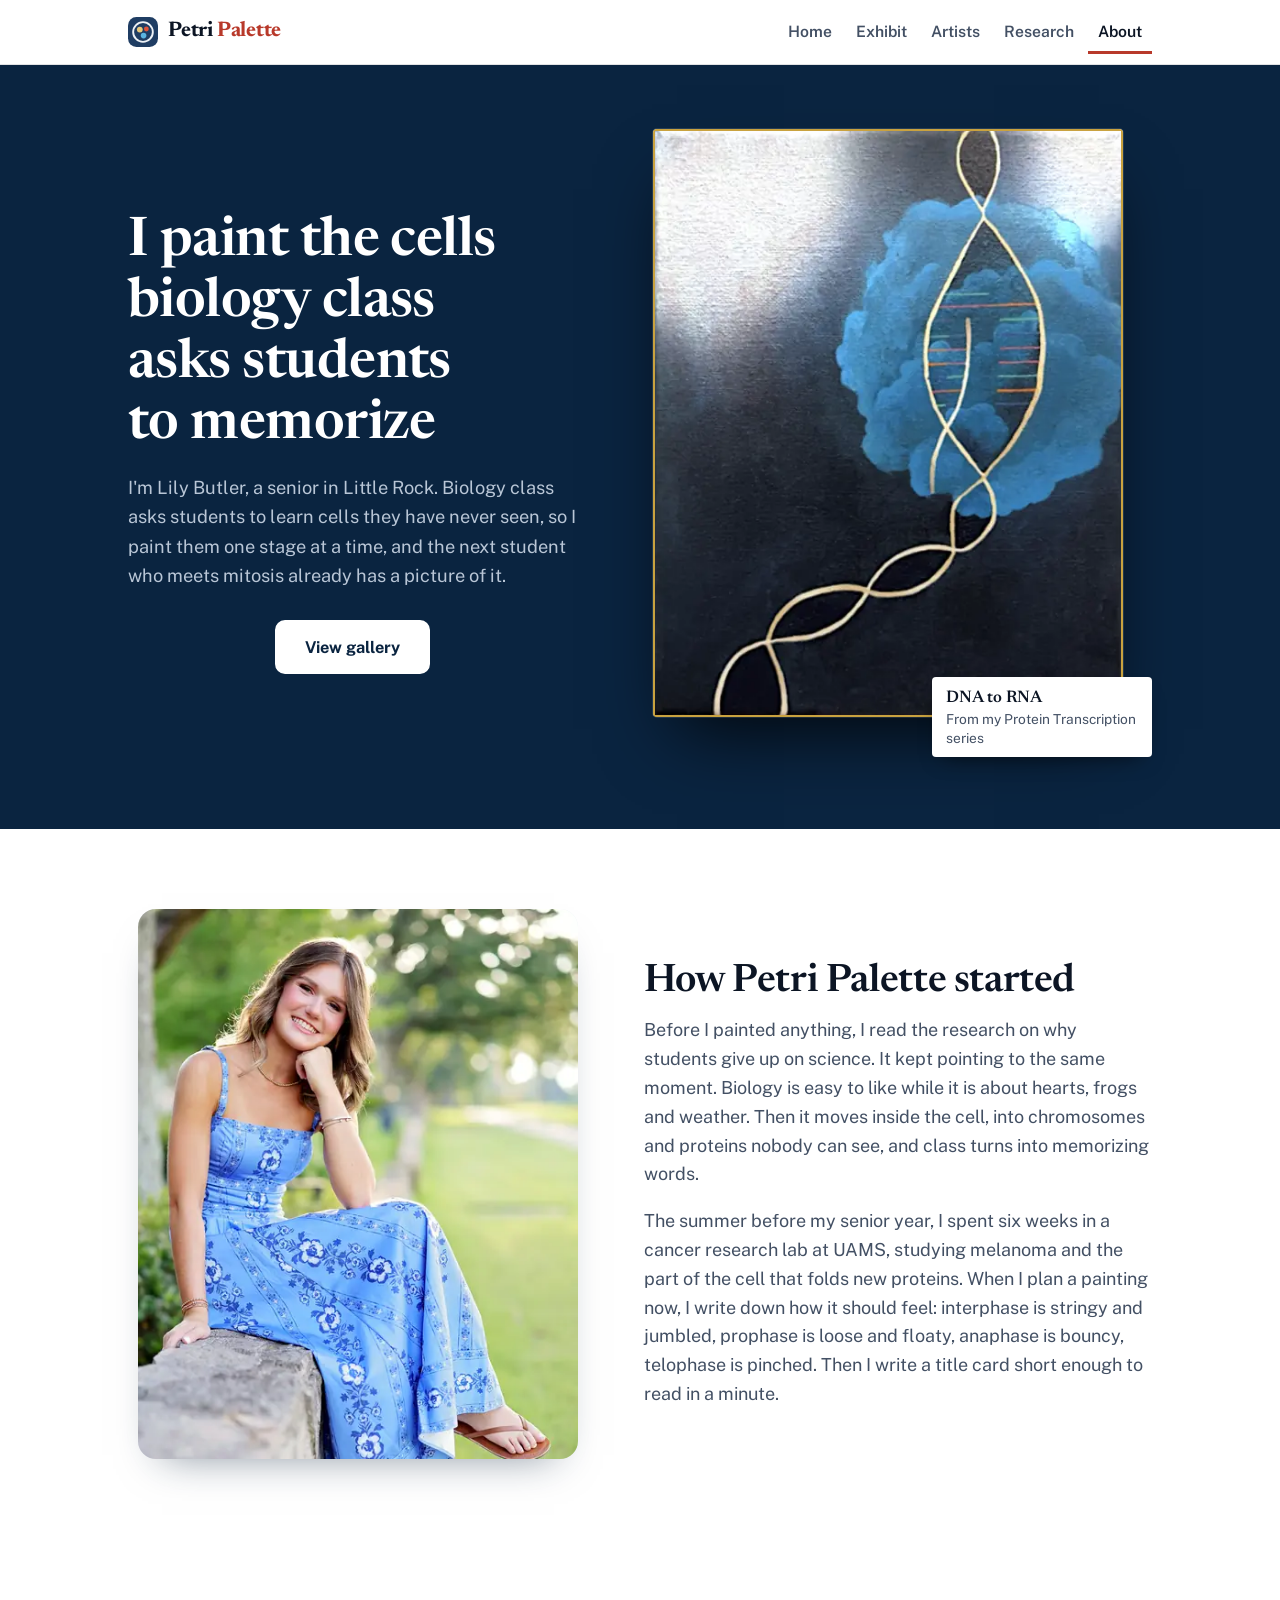
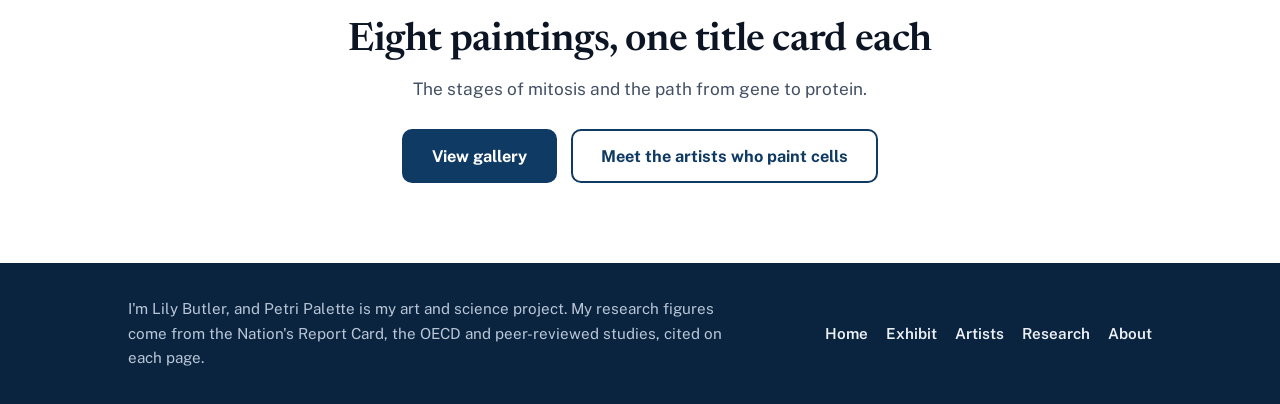
==== commit c85b1fbb: "Rename exhibit buttons to View gallery Co-Authored-By: Claude Opus 5.5 <noreply@anthropic.com>" ====
--- a/about.html
+++ b/about.html
@@ -23,8 +23,8 @@
 <link rel="preload" as="image" type="image/webp" href="images/art/dna-helix.webp" imagesrcset="images/art/dna-helix-520.webp 520w, images/art/dna-helix.webp 711w" imagesizes="(max-width: 860px) 72vw, 470px" fetchpriority="high">
 <link rel="preload" href="fonts/newsreader.woff2" as="font" type="font/woff2" crossorigin>
 <link rel="preload" href="fonts/public-sans.woff2" as="font" type="font/woff2" crossorigin>
-<style>@font-face{font-family:'Newsreader';font-style:normal;font-weight:600 700;font-display:swap;src:url(fonts/newsreader.woff2) format('woff2')}@font-face{font-family:'Public Sans';font-style:normal;font-weight:400 700;font-display:swap;src:url(fonts/public-sans.woff2) format('woff2')}:root{--bg:#FFFFFF;--bg-alt:#EEF3F8;--card:#FFFFFF;--ink:#0C1524;--ink-soft:#435064;--primary:#0F3A63;--primary-dk:#0A2440;--red:#B8392A;--red-lt:#F9E4E0;--red-on-dark:#F4A291;--gold:#C9A23F;--gold-lt:#F5ECD4;--gold-dk:#765A10;--gold-on-dark:#E8C77A;--on-dark:#EEF2F6;--on-dark-soft:#B9C6D6;--line:rgba(12,21,36,0.12);--c2019:#2A6FA6;--c2024:#B8392A;--radius:18px;--radius-lg:28px;--wrap:1080px;--flow-tight:0.32em;--flow-block:44px;--flow-section:80px}*{box-sizing:border-box}html{scroll-behavior:smooth;scroll-padding-top:84px}@media (prefers-reduced-motion:reduce){html{scroll-behavior:auto}*{animation-duration:0.001ms !important;transition-duration:0.001ms !important}}body{margin:0;background:var(--bg);color:var(--ink);font-family:'Public Sans',ui-sans-serif,system-ui,-apple-system,'Segoe UI',sans-serif;font-size:18px;line-height:1.6;-webkit-font-smoothing:antialiased}h1,h2,h3,h4{font-family:'Newsreader',Georgia,'Times New Roman',serif;font-weight:600;line-height:1.12;margin:0 0 var(--flow-tight);color:var(--ink);letter-spacing:-0.01em}h1,h2,h3{text-wrap:balance}p{margin:0 0 1em}p:last-child{margin-bottom:0}a{color:inherit}img{max-width:100%;height:auto}.wrap{max-width:var(--wrap);margin:0 auto;padding:0 28px}.skip{position:absolute;left:-9999px;top:10px;background:var(--card);color:var(--ink);padding:12px 18px;border-radius:10px;z-index:100;text-decoration:none;font-weight:700;border:2px solid var(--primary)}.skip:focus{left:16px}a:focus-visible,button:focus-visible{outline:3px solid var(--red);outline-offset:3px;border-radius:4px}nav.site{position:sticky;top:0;z-index:20;background:rgba(255,255,255,0.94);backdrop-filter:blur(8px);border-bottom:1px solid var(--line)}nav.site .wrap{display:flex;align-items:center;justify-content:space-between;gap:4px 20px;padding-top:10px;padding-bottom:10px;flex-wrap:wrap}.wordmark{display:inline-flex;align-items:center;gap:10px;font-family:'Newsreader',Georgia,serif;font-weight:700;font-size:1.32rem;letter-spacing:-0.01em;color:var(--ink);text-decoration:none;white-space:nowrap;min-height:44px}.wordmark .mark{width:30px;height:30px;flex:none}.wordmark .last{color:var(--red)}nav.site ul{list-style:none;display:flex;align-items:center;gap:4px;margin:0;padding:0;font-size:0.98rem;font-weight:600}nav.site ul a{text-decoration:none;color:var(--ink-soft);display:inline-flex;align-items:center;min-height:44px;padding:0 10px;white-space:nowrap;transition:color 0.15s ease}nav.site ul a:hover{color:var(--primary)}nav.site ul a[aria-current="page"]{color:var(--ink);box-shadow:inset 0 -3px 0 var(--red)}.btn{display:inline-flex;align-items:center;justify-content:center;text-align:center;min-height:50px;background:var(--primary);color:#FFFFFF;text-decoration:none;font-weight:700;font-size:1.02rem;padding:12px 28px;border-radius:10px;border:2px solid var(--primary);transition:background 0.18s ease,color 0.18s ease,border-color 0.18s ease}.btn:hover{background:var(--gold-on-dark);border-color:var(--gold-on-dark);color:var(--primary-dk)}.btn.ghost{background:transparent;color:var(--primary)}.btn.ghost:hover{background:var(--primary);color:#FFFFFF;border-color:var(--primary)}.btn-row{display:flex;gap:14px;flex-wrap:wrap;align-items:center;justify-content:center;margin-top:30px}section{padding:var(--flow-section) 0}.band{background:var(--bg-alt)}.section-head{max-width:720px;margin-bottom:34px}.section-head.center{text-align:center;margin-left:auto;margin-right:auto}h2{font-size:clamp(1.8rem,3.3vw,2.45rem)}.section-head p{color:var(--ink-soft);font-size:1.08rem}.hero{padding:64px 0 80px}.hero-text{text-align:center;max-width:820px;margin:0 auto 40px}.hero h1{font-size:clamp(2.3rem,5.4vw,3.8rem)}.hero .lede{font-size:1.2rem;color:var(--ink-soft);margin:10px auto 0;max-width:40em}.hero-photo{margin:0;border-radius:var(--radius-lg);overflow:hidden;aspect-ratio:3/2;background:var(--bg-alt);box-shadow:0 24px 48px -26px rgba(19,40,64,0.6)}.hero-photo img{display:block;width:100%;height:100%;object-fit:cover}.hero-photo.wide{aspect-ratio:2.2/1}.hero-photo.wide img{object-position:center 60%}.split{display:grid;grid-template-columns:1.05fr 0.95fr;gap:56px;align-items:center}.split.flip{grid-template-columns:0.95fr 1.05fr}.page-hero{padding:60px 0 64px}.page-hero h1{font-size:clamp(2.1rem,4.4vw,3.1rem)}.page-hero .lede{font-size:1.14rem;color:var(--ink-soft);margin-top:8px;max-width:34em}.photo{margin:0;border-radius:var(--radius);overflow:hidden;aspect-ratio:4/3;background:var(--bg-alt);box-shadow:0 20px 40px -24px rgba(19,40,64,0.55)}.photo img{display:block;width:100%;height:100%;object-fit:cover}.split p{color:var(--ink-soft)}.cards{display:grid;grid-template-columns:repeat(3,1fr);gap:22px}.card{background:var(--card);border:1px solid var(--line);border-radius:var(--radius);padding:30px 26px 28px;text-align:center}.card h3{font-size:1.32rem}.card p{font-size:1rem;color:var(--ink-soft)}.card .icon{width:64px;height:64px;border-radius:18px;background:var(--bg-alt);color:var(--primary);display:flex;align-items:center;justify-content:center;margin:0 auto 18px}.card .icon svg{width:36px;height:36px}.card .num{font-family:'Newsreader',Georgia,serif;font-weight:700;font-size:clamp(2.4rem,4.2vw,3rem);line-height:1;letter-spacing:-0.02em;color:var(--red);margin:0 0 10px}.card .of{font-size:0.9rem;font-weight:700;color:var(--ink-soft);margin:12px 0 0;border-top:1px solid var(--line);padding-top:12px}.band .card .icon{background:var(--gold-lt);color:var(--gold-dk)}.punch{font-family:'Newsreader',Georgia,serif;font-weight:600;font-size:clamp(1.3rem,2.4vw,1.65rem);line-height:1.3;text-align:center;color:var(--primary);max-width:760px;margin:var(--flow-block) auto 0}.strip{list-style:none;margin:var(--flow-block) 0 0;padding:0;display:grid;grid-template-columns:repeat(3,1fr);background:var(--card);border:1px solid var(--line);border-radius:var(--radius)}.strip li{padding:24px 26px;border-left:1px solid var(--line);text-align:center}.strip li:first-child{border-left:0}.strip .n{display:block;font-family:'Newsreader',Georgia,serif;font-weight:700;font-size:2.2rem;line-height:1;color:var(--primary);margin-bottom:8px}.strip .t{font-size:0.98rem;color:var(--ink-soft);line-height:1.4;display:block}.about-text p{font-size:1.06rem}.about-text p.name-line{color:var(--ink);font-weight:700;font-size:1.12rem;margin-top:0}.steps{list-style:none;margin:0;padding:0;display:grid;grid-template-columns:repeat(3,1fr);gap:22px;counter-reset:step}.steps li{background:var(--card);border:1px solid var(--line);border-radius:var(--radius);padding:28px 26px;counter-increment:step;text-align:center}.steps li:before{content:counter(step);display:flex;align-items:center;justify-content:center;width:46px;height:46px;border-radius:50%;background:var(--primary);color:#FFFFFF;font-family:'Newsreader',Georgia,serif;font-weight:700;font-size:1.35rem;margin:0 auto 18px}.steps h3{font-size:1.3rem}.steps p{font-size:1rem;color:var(--ink-soft)}.after{background:var(--primary-dk);color:var(--on-dark)}.after h2,.after h3{color:#FFFFFF}.stakes{display:grid;grid-template-columns:1fr 1fr;gap:26px}.stake h3{font-size:1.35rem;margin-bottom:14px;text-align:center}.outcomes{list-style:none;margin:0;padding:0;display:grid;gap:12px}.outcomes li{display:grid;grid-template-columns:26px 1fr;gap:14px;align-items:start;background:rgba(255,255,255,0.06);border:1px solid rgba(238,242,246,0.16);border-radius:14px;padding:16px 18px;color:var(--on-dark);font-size:1.02rem}.outcomes svg{width:24px;height:24px;margin-top:2px;color:var(--red-on-dark)}.stake.good .outcomes svg{color:var(--gold-on-dark)}.stake.good .outcomes li{background:rgba(232,199,122,0.08);border-color:rgba(232,199,122,0.34)}.closing{text-align:center}.closing .wrap{max-width:680px}.closing p{color:var(--ink-soft);font-size:1.08rem}.closing .btn-row{margin-top:26px}.series{scroll-margin-top:90px}.series + .series{border-top:1px solid var(--line)}.series .section-head{margin-bottom:30px}.wall{display:grid;grid-template-columns:repeat(3,1fr);gap:34px 26px;align-items:start}.wall.five{grid-template-columns:repeat(6,1fr)}.wall.two{grid-template-columns:repeat(2,minmax(0,340px));justify-content:center}.wall.one{grid-template-columns:minmax(0,460px);justify-content:center}.wall.five .piece{grid-column:span 2}.wall.five .piece:nth-child(4){grid-column:2 / span 2}.piece{display:grid;gap:18px;justify-items:center}.frame{width:100%;aspect-ratio:4/5;margin:0;background:#FFFFFF;border:12px solid #15181E;border-radius:6px;box-shadow:0 18px 34px -22px rgba(19,40,64,0.7),inset 0 0 0 14px #F4F7FA;display:flex;flex-direction:column;align-items:center;justify-content:center;gap:14px;color:var(--primary);padding:22px}.frame svg{width:58%;height:auto;max-height:62%}.frame .soon{font-size:0.86rem;font-weight:600;color:var(--ink-soft);text-align:center;line-height:1.3}.frame img{width:100%;height:100%;object-fit:cover}.frame.art{padding:0;height:auto;box-shadow:0 18px 34px -22px rgba(19,40,64,0.7)}.frame.art img{display:block}.label{width:92%;background:var(--card);border:1px solid var(--line);border-radius:4px;padding:16px 18px 18px;text-align:left;box-shadow:0 6px 14px -10px rgba(24,32,43,0.45)}.label h3{font-size:1.22rem;margin-bottom:2px}.label .meta{font-size:0.86rem;color:var(--ink-soft);margin:0 0 10px;padding-bottom:10px;border-bottom:1px solid var(--line)}.label p{font-size:0.96rem;color:var(--ink-soft)}.label .see{margin-top:10px;color:var(--ink)}.chart{background:var(--card);border:1px solid var(--line);border-radius:var(--radius);padding:28px 30px;margin:0}.chart h3{font-size:1.3rem}.chart .sub{color:var(--ink-soft);font-size:0.98rem;margin-bottom:18px}.legend{list-style:none;margin:0 0 18px;padding:0;display:flex;gap:20px;flex-wrap:wrap;font-size:0.94rem;color:var(--ink-soft)}.legend li{display:flex;align-items:center;gap:8px}.legend i{width:14px;height:14px;border-radius:4px;display:inline-block}.legend i.y19,.bar.y19{background:var(--c2019)}.legend i.y24,.bar.y24{background:var(--c2024)}.bars{display:grid;gap:22px}.bars .row h4{font-family:'Public Sans',sans-serif;font-size:1rem;font-weight:700;margin-bottom:8px}.pair{display:grid;gap:4px}.barline{display:grid;grid-template-columns:44px 1fr;gap:10px;align-items:center;font-size:0.9rem;color:var(--ink-soft)}.track{position:relative;height:30px}.bar{display:flex;align-items:center;justify-content:flex-end;height:100%;border-radius:0 4px 4px 0;padding-right:10px;color:#FFFFFF;font-weight:700;font-size:0.95rem;min-width:52px}.bar:hover{filter:brightness(1.08)}.chart .cite-line{margin-top:18px}.facts{display:grid;grid-template-columns:1fr 1fr;gap:22px;margin-top:var(--flow-block)}.fact{background:var(--card);border:1px solid var(--line);border-radius:var(--radius);padding:26px}.fact h3{font-size:1.25rem}.fact p{color:var(--ink-soft);font-size:1rem}.cite-line{font-size:0.9rem;color:var(--ink-soft);font-style:italic;margin-top:14px}.prose{max-width:760px;margin:0 auto}.prose p{color:var(--ink-soft);font-size:1.06rem}.prose h2 + p{margin-top:0}.prose p + h2,.prose .facts + h2{margin-top:var(--flow-block)}.refs{padding:56px 0;border-top:1px solid var(--line)}.refs h2{font-size:1.5rem}.refs ol{max-width:860px;margin:0;padding-left:1.3rem;display:grid;gap:8px;font-size:0.95rem;color:var(--ink-soft)}footer{background:var(--primary-dk);color:var(--on-dark-soft);padding:34px 0;font-size:0.95rem}footer .wrap{display:flex;justify-content:space-between;align-items:center;flex-wrap:wrap;gap:10px 24px}footer p{margin:0;max-width:40em}footer ul{list-style:none;display:flex;flex-wrap:wrap;gap:0 18px;margin:0;padding:0;font-weight:600}footer ul a{display:inline-flex;align-items:center;min-height:44px;color:var(--on-dark);text-decoration:none}@media (max-width:900px){nav.site ul{order:3;width:100%;justify-content:space-between;gap:0;border-top:1px solid var(--line)}nav.site ul a{padding:0 4px;font-size:0.95rem}html{scroll-padding-top:130px}.wall,.wall.five,.wall.two{grid-template-columns:1fr 1fr}.wall.one{grid-template-columns:minmax(0,460px)}.wall.five .piece,.wall.five .piece:nth-child(4){grid-column:auto}}@media (min-width:560px) and (max-width:900px){nav.site ul{justify-content:flex-start;gap:18px}}@media (max-width:860px){.split,.split.flip{grid-template-columns:1fr;gap:30px}.page-hero .hero-photo{order:-1;aspect-ratio:16/10}.split.flip>.photo{order:0}.cards,.steps,.stakes,.facts{grid-template-columns:1fr}.hero-photo.wide{aspect-ratio:3/2}}@media (max-width:620px){:root{--flow-section:56px;--flow-block:34px}body{font-size:17px}.wrap{padding:0 20px}.hero{padding:36px 0 56px}.hero-text{margin-bottom:28px}.page-hero{padding:24px 0 44px}.btn-row .btn{width:100%}.strip{grid-template-columns:1fr}.strip li{border-left:0;border-top:1px solid var(--line)}.strip li:first-child{border-top:0}.wall,.wall.five,.wall.two{grid-template-columns:1fr;gap:40px}.frame{max-width:340px}.frame:not(.art){aspect-ratio:1/1}.chart{padding:22px 18px}.wordmark{font-size:1.2rem}}a.card{text-decoration:none;color:inherit;transition:border-color 0.15s ease}a.card:hover{border-color:var(--red)}a.card:hover h3{color:var(--primary)}.about-art{max-width:400px;justify-self:center}.label .credit{font-size:0.82rem;font-style:italic;color:var(--ink-soft);margin-top:10px;padding-top:10px;border-top:1px solid var(--line)}.card .where{font-size:0.92rem;font-weight:700;color:var(--red);margin:0 0 10px}.portrait{aspect-ratio:4/5;max-width:440px;width:100%;justify-self:center}.photo.portrait,.hero-photo.portrait{aspect-ratio:4/5}.portrait img{object-position:center 30%}@media (max-width:860px){.page-hero .hero-photo.portrait{aspect-ratio:1/1;max-width:400px;margin:0 auto}.split>.photo.portrait{order:-1;max-width:400px;margin:0 auto}}.studio-hero{background:var(--primary-dk);color:var(--on-dark);padding:64px 0 72px;overflow:hidden}.studio{display:grid;grid-template-columns:0.92fr 1.08fr;gap:48px;align-items:center}.studio-text{position:relative;z-index:1}.studio-hero h1{color:#FFFFFF;font-size:clamp(2.2rem,4.6vw,3.4rem)}.studio-hero .lede{color:var(--on-dark-soft);font-size:1.14rem;margin-top:10px;max-width:32em}.studio-art{position:relative;padding:0 0 40px}.canvas{margin:0 auto;width:min(100%,470px);aspect-ratio:711/890;border-radius:4px;overflow:hidden;box-shadow:0 0 0 1px rgba(238,242,246,0.12),0 36px 70px -24px rgba(0,0,0,0.85)}.canvas img{display:block;width:100%;height:100%;object-fit:cover}.studio-card{position:absolute;right:max(0px,calc(50% - 290px));bottom:0;margin:0;background:#FFFFFF;color:var(--ink);border-radius:4px;padding:10px 14px;font-size:0.86rem;line-height:1.35;max-width:220px;box-shadow:0 10px 22px -12px rgba(0,0,0,0.7)}.studio-card strong{display:block;font-family:'Newsreader',Georgia,serif;font-size:1.05rem;font-weight:600}.studio-card span{color:var(--ink-soft)}.studio-hero .strip{margin-top:56px}.btn.light{background:#FFFFFF;border-color:#FFFFFF;color:var(--primary-dk)}.btn.light:hover{background:#E8C77A;border-color:#E8C77A;color:var(--primary-dk)}@media (prefers-reduced-motion:no-preference){.studio-card{animation:studio-rise 0.7s cubic-bezier(.2,.7,.2,1) 0.2s both}}@keyframes studio-rise{from{opacity:0;transform:translateY(28px)}to{opacity:1;transform:none}}@keyframes studio-fade{from{opacity:0}to{opacity:1}}@media (max-width:860px){.studio{grid-template-columns:1fr;gap:34px}.studio-art{order:-1;padding:0 0 36px}.canvas{width:84%}.studio-card{max-width:170px;padding:8px 11px;font-size:0.8rem}.studio-hero{padding:32px 0 56px}.studio-hero .strip{margin-top:40px}}.frame{position:relative}.frame::after{content:"";position:absolute;inset:0;box-shadow:inset 0 0 0 2px var(--gold);pointer-events:none}.canvas{position:relative}.canvas::after{content:"";position:absolute;inset:0;box-shadow:inset 0 0 0 2px var(--gold);pointer-events:none}.after .stake h3,.studio-card strong{color:inherit}footer ul a:hover{color:var(--gold-on-dark)}.cards.two{grid-template-columns:repeat(2,minmax(0,360px));justify-content:center}@media (max-width:860px){.cards.two{grid-template-columns:1fr}}.hero2{display:grid;grid-template-columns:0.9fr 1.1fr;gap:56px;align-items:center}.hero2-text{position:relative;z-index:1}.hero2-text h1{color:#FFFFFF;font-size:clamp(2.3rem,4.4vw,3.5rem)}.diptych{display:grid;grid-template-columns:1fr 1fr;gap:14px}.trip-photo{margin:0;aspect-ratio:4/5;border-radius:var(--radius);overflow:hidden;box-shadow:0 30px 60px -24px rgba(0,0,0,0.8)}.trip-photo img{display:block;width:100%;height:100%;object-fit:cover;object-position:center 25%}.diptych .canvas{width:100%;margin:0}@media (max-width:860px){.hero2{grid-template-columns:1fr;gap:26px}.diptych{order:-1;gap:10px}}</style>
-<script type="application/ld+json">{"@context":"https://schema.org","@graph":[{"@type":"WebSite","@id":"https://odyssey-jotun.github.io/petri-palette/#site","url":"https://odyssey-jotun.github.io/petri-palette/","name":"Petri Palette","description":"Paintings of cells, mitosis and protein synthesis that make biology easier to picture, with the research behind the project.","author":{"@id":"https://odyssey-jotun.github.io/petri-palette/#lily"},"inLanguage":"en-US"},{"@type":"Person","@id":"https://odyssey-jotun.github.io/petri-palette/#lily","name":"Lily Butler","description":"High school senior, painter and student researcher who created Petri Palette, an art exhibit of cells, mitosis and protein synthesis.","url":"https://odyssey-jotun.github.io/petri-palette/#about"},{"@type":"AboutPage","@id":"https://odyssey-jotun.github.io/petri-palette/about.html#page","url":"https://odyssey-jotun.github.io/petri-palette/about.html","name":"About Me: Lily Butler, Student Painter and Researcher | Petri Palette","headline":"About Me: Lily Butler, Student Painter and Researcher | Petri Palette","description":"I'm Lily Butler. Biology class asks students to learn cells they have never seen, so I paint them, one stage at a time, with a title card that explains each one.","isPartOf":{"@id":"https://odyssey-jotun.github.io/petri-palette/#site"},"author":{"@id":"https://odyssey-jotun.github.io/petri-palette/#lily"},"inLanguage":"en-US","datePublished":"2026-10-27","dateModified":"2026-10-27","image":"https://odyssey-jotun.github.io/petri-palette/images/og.jpg","mainEntity":{"@id":"https://odyssey-jotun.github.io/petri-palette/#lily"}},{"@type":"BreadcrumbList","itemListElement":[{"@type":"ListItem","position":1,"name":"Home","item":"https://odyssey-jotun.github.io/petri-palette/"},{"@type":"ListItem","position":2,"name":"About","item":"https://odyssey-jotun.github.io/petri-palette/about.html"}]}]}</script>
+<style>@font-face{font-family:'Newsreader';font-style:normal;font-weight:600 700;font-display:swap;src:url(fonts/newsreader.woff2) format('woff2')}@font-face{font-family:'Public Sans';font-style:normal;font-weight:400 700;font-display:swap;src:url(fonts/public-sans.woff2) format('woff2')}:root{--bg:#FFFFFF;--bg-alt:#EEF3F8;--card:#FFFFFF;--ink:#0C1524;--ink-soft:#435064;--primary:#0F3A63;--primary-dk:#0A2440;--red:#B8392A;--red-lt:#F9E4E0;--red-on-dark:#F4A291;--gold:#C9A23F;--gold-lt:#F5ECD4;--gold-dk:#765A10;--gold-on-dark:#E8C77A;--on-dark:#EEF2F6;--on-dark-soft:#B9C6D6;--line:rgba(12,21,36,0.12);--c2019:#2A6FA6;--c2024:#B8392A;--radius:18px;--radius-lg:28px;--wrap:1080px;--flow-tight:0.32em;--flow-block:44px;--flow-section:80px}*{box-sizing:border-box}html{scroll-behavior:smooth;scroll-padding-top:84px}@media (prefers-reduced-motion:reduce){html{scroll-behavior:auto}*{animation-duration:0.001ms !important;transition-duration:0.001ms !important}}body{margin:0;background:var(--bg);color:var(--ink);font-family:'Public Sans',ui-sans-serif,system-ui,-apple-system,'Segoe UI',sans-serif;font-size:18px;line-height:1.6;-webkit-font-smoothing:antialiased}h1,h2,h3,h4{font-family:'Newsreader',Georgia,'Times New Roman',serif;font-weight:600;line-height:1.12;margin:0 0 var(--flow-tight);color:var(--ink);letter-spacing:-0.01em}h1,h2,h3{text-wrap:balance}p{margin:0 0 1em}p:last-child{margin-bottom:0}a{color:inherit}img{max-width:100%;height:auto}.wrap{max-width:var(--wrap);margin:0 auto;padding:0 28px}.skip{position:absolute;left:-9999px;top:10px;background:var(--card);color:var(--ink);padding:12px 18px;border-radius:10px;z-index:100;text-decoration:none;font-weight:700;border:2px solid var(--primary)}.skip:focus{left:16px}a:focus-visible,button:focus-visible{outline:3px solid var(--red);outline-offset:3px;border-radius:4px}nav.site{position:sticky;top:0;z-index:20;background:rgba(255,255,255,0.94);backdrop-filter:blur(8px);border-bottom:1px solid var(--line)}nav.site .wrap{display:flex;align-items:center;justify-content:space-between;gap:4px 20px;padding-top:10px;padding-bottom:10px;flex-wrap:wrap}.wordmark{display:inline-flex;align-items:center;gap:10px;font-family:'Newsreader',Georgia,serif;font-weight:700;font-size:1.32rem;letter-spacing:-0.01em;color:var(--ink);text-decoration:none;white-space:nowrap;min-height:44px}.wordmark .mark{width:30px;height:30px;flex:none}.wordmark .last{color:var(--red)}nav.site ul{list-style:none;display:flex;align-items:center;gap:4px;margin:0;padding:0;font-size:0.98rem;font-weight:600}nav.site ul a{text-decoration:none;color:var(--ink-soft);display:inline-flex;align-items:center;min-height:44px;padding:0 10px;white-space:nowrap;transition:color 0.15s ease}nav.site ul a:hover{color:var(--primary)}nav.site ul a[aria-current="page"]{color:var(--ink);box-shadow:inset 0 -3px 0 var(--red)}.btn{display:inline-flex;align-items:center;justify-content:center;text-align:center;min-height:50px;background:var(--primary);color:#FFFFFF;text-decoration:none;font-weight:700;font-size:1.02rem;padding:12px 28px;border-radius:10px;border:2px solid var(--primary);transition:background 0.18s ease,color 0.18s ease,border-color 0.18s ease}.btn:hover{background:var(--gold-on-dark);border-color:var(--gold-on-dark);color:var(--primary-dk)}.btn.ghost{background:transparent;color:var(--primary)}.btn.ghost:hover{background:var(--primary);color:#FFFFFF;border-color:var(--primary)}.btn-row{display:flex;gap:14px;flex-wrap:wrap;align-items:center;justify-content:center;margin-top:30px}section{padding:var(--flow-section) 0}.band{background:var(--bg-alt)}.section-head{max-width:720px;margin-bottom:34px}.section-head.center{text-align:center;margin-left:auto;margin-right:auto}h2{font-size:clamp(1.8rem,3.3vw,2.45rem)}.section-head p{color:var(--ink-soft);font-size:1.08rem}.hero{padding:64px 0 80px}.hero-text{text-align:center;max-width:820px;margin:0 auto 40px}.hero h1{font-size:clamp(2.3rem,5.4vw,3.8rem)}.hero .lede{font-size:1.2rem;color:var(--ink-soft);margin:10px auto 0;max-width:40em}.hero-photo{margin:0;border-radius:var(--radius-lg);overflow:hidden;aspect-ratio:3/2;background:var(--bg-alt);box-shadow:0 24px 48px -26px rgba(19,40,64,0.6)}.hero-photo img{display:block;width:100%;height:100%;object-fit:cover}.hero-photo.wide{aspect-ratio:2.2/1}.hero-photo.wide img{object-position:center 60%}.split{display:grid;grid-template-columns:1.05fr 0.95fr;gap:56px;align-items:center}.split.flip{grid-template-columns:0.95fr 1.05fr}.page-hero{padding:60px 0 64px}.page-hero h1{font-size:clamp(2.1rem,4.4vw,3.1rem)}.page-hero .lede{font-size:1.14rem;color:var(--ink-soft);margin-top:8px;max-width:34em}.photo{margin:0;border-radius:var(--radius);overflow:hidden;aspect-ratio:4/3;background:var(--bg-alt);box-shadow:0 20px 40px -24px rgba(19,40,64,0.55)}.photo img{display:block;width:100%;height:100%;object-fit:cover}.split p{color:var(--ink-soft)}.cards{display:grid;grid-template-columns:repeat(3,1fr);gap:22px}.card{background:var(--card);border:1px solid var(--line);border-radius:var(--radius);padding:30px 26px 28px;text-align:center}.card h3{font-size:1.32rem}.card p{font-size:1rem;color:var(--ink-soft)}.card .icon{width:64px;height:64px;border-radius:18px;background:var(--bg-alt);color:var(--primary);display:flex;align-items:center;justify-content:center;margin:0 auto 18px}.card .icon svg{width:36px;height:36px}.card .num{font-family:'Newsreader',Georgia,serif;font-weight:700;font-size:clamp(2.4rem,4.2vw,3rem);line-height:1;letter-spacing:-0.02em;color:var(--red);margin:0 0 10px}.card .of{font-size:0.9rem;font-weight:700;color:var(--ink-soft);margin:12px 0 0;border-top:1px solid var(--line);padding-top:12px}.band .card .icon{background:var(--gold-lt);color:var(--gold-dk)}.punch{font-family:'Newsreader',Georgia,serif;font-weight:600;font-size:clamp(1.3rem,2.4vw,1.65rem);line-height:1.3;text-align:center;color:var(--primary);max-width:760px;margin:var(--flow-block) auto 0}.strip{list-style:none;margin:var(--flow-block) 0 0;padding:0;display:grid;grid-template-columns:repeat(3,1fr);background:var(--card);border:1px solid var(--line);border-radius:var(--radius)}.strip li{padding:24px 26px;border-left:1px solid var(--line);text-align:center}.strip li:first-child{border-left:0}.strip .n{display:block;font-family:'Newsreader',Georgia,serif;font-weight:700;font-size:2.2rem;line-height:1;color:var(--primary);margin-bottom:8px}.strip .t{font-size:0.98rem;color:var(--ink-soft);line-height:1.4;display:block}.about-text p{font-size:1.06rem}.about-text p.name-line{color:var(--ink);font-weight:700;font-size:1.12rem;margin-top:0}.steps{list-style:none;margin:0;padding:0;display:grid;grid-template-columns:repeat(3,1fr);gap:22px;counter-reset:step}.steps li{background:var(--card);border:1px solid var(--line);border-radius:var(--radius);padding:28px 26px;counter-increment:step;text-align:center}.steps li:before{content:counter(step);display:flex;align-items:center;justify-content:center;width:46px;height:46px;border-radius:50%;background:var(--primary);color:#FFFFFF;font-family:'Newsreader',Georgia,serif;font-weight:700;font-size:1.35rem;margin:0 auto 18px}.steps h3{font-size:1.3rem}.steps p{font-size:1rem;color:var(--ink-soft)}.after{background:var(--primary-dk);color:var(--on-dark)}.after h2,.after h3{color:#FFFFFF}.stakes{display:grid;grid-template-columns:1fr 1fr;gap:26px}.stake h3{font-size:1.35rem;margin-bottom:14px;text-align:center}.outcomes{list-style:none;margin:0;padding:0;display:grid;gap:12px}.outcomes li{display:grid;grid-template-columns:26px 1fr;gap:14px;align-items:start;background:rgba(255,255,255,0.06);border:1px solid rgba(238,242,246,0.16);border-radius:14px;padding:16px 18px;color:var(--on-dark);font-size:1.02rem}.outcomes svg{width:24px;height:24px;margin-top:2px;color:var(--red-on-dark)}.stake.good .outcomes svg{color:var(--gold-on-dark)}.stake.good .outcomes li{background:rgba(232,199,122,0.08);border-color:rgba(232,199,122,0.34)}.closing{text-align:center}.closing .wrap{max-width:680px}.closing p{color:var(--ink-soft);font-size:1.08rem}.closing .btn-row{margin-top:26px}.series{scroll-margin-top:90px}.series + .series{border-top:1px solid var(--line)}.series .section-head{margin-bottom:30px}.wall{display:grid;grid-template-columns:repeat(3,1fr);gap:34px 26px;align-items:start}.wall.five{grid-template-columns:repeat(6,1fr)}.wall.two{grid-template-columns:repeat(2,minmax(0,340px));justify-content:center}.wall.one{grid-template-columns:minmax(0,460px);justify-content:center}.wall.five .piece{grid-column:span 2}.wall.five .piece:nth-child(4){grid-column:2 / span 2}.piece{display:grid;gap:18px;justify-items:center}.frame{width:100%;aspect-ratio:4/5;margin:0;background:#FFFFFF;border:12px solid #15181E;border-radius:6px;box-shadow:0 18px 34px -22px rgba(19,40,64,0.7),inset 0 0 0 14px #F4F7FA;display:flex;flex-direction:column;align-items:center;justify-content:center;gap:14px;color:var(--primary);padding:22px}.frame svg{width:58%;height:auto;max-height:62%}.frame .soon{font-size:0.86rem;font-weight:600;color:var(--ink-soft);text-align:center;line-height:1.3}.frame img{width:100%;height:100%;object-fit:cover}.frame.art{padding:0;height:auto;box-shadow:0 18px 34px -22px rgba(19,40,64,0.7)}.frame.art img{display:block}.label{width:92%;background:var(--card);border:1px solid var(--line);border-radius:4px;padding:16px 18px 18px;text-align:left;box-shadow:0 6px 14px -10px rgba(24,32,43,0.45)}.label h3{font-size:1.22rem;margin-bottom:2px}.label .meta{font-size:0.86rem;color:var(--ink-soft);margin:0 0 10px;padding-bottom:10px;border-bottom:1px solid var(--line)}.label p{font-size:0.96rem;color:var(--ink-soft)}.label .see{margin-top:10px;color:var(--ink)}.chart{background:var(--card);border:1px solid var(--line);border-radius:var(--radius);padding:28px 30px;margin:0}.chart h3{font-size:1.3rem}.chart .sub{color:var(--ink-soft);font-size:0.98rem;margin-bottom:18px}.legend{list-style:none;margin:0 0 18px;padding:0;display:flex;gap:20px;flex-wrap:wrap;font-size:0.94rem;color:var(--ink-soft)}.legend li{display:flex;align-items:center;gap:8px}.legend i{width:14px;height:14px;border-radius:4px;display:inline-block}.legend i.y19,.bar.y19{background:var(--c2019)}.legend i.y24,.bar.y24{background:var(--c2024)}.bars{display:grid;gap:22px}.bars .row h4{font-family:'Public Sans',sans-serif;font-size:1rem;font-weight:700;margin-bottom:8px}.pair{display:grid;gap:4px}.barline{display:grid;grid-template-columns:44px 1fr;gap:10px;align-items:center;font-size:0.9rem;color:var(--ink-soft)}.track{position:relative;height:30px}.bar{display:flex;align-items:center;justify-content:flex-end;height:100%;border-radius:0 4px 4px 0;padding-right:10px;color:#FFFFFF;font-weight:700;font-size:0.95rem;min-width:52px}.bar:hover{filter:brightness(1.08)}.chart .cite-line{margin-top:18px}.facts{display:grid;grid-template-columns:1fr 1fr;gap:22px;margin-top:var(--flow-block)}.fact{background:var(--card);border:1px solid var(--line);border-radius:var(--radius);padding:26px}.fact h3{font-size:1.25rem}.fact p{color:var(--ink-soft);font-size:1rem}.cite-line{font-size:0.9rem;color:var(--ink-soft);font-style:italic;margin-top:14px}.prose{max-width:760px;margin:0 auto}.prose p{color:var(--ink-soft);font-size:1.06rem}.prose h2 + p{margin-top:0}.prose p + h2,.prose .facts + h2{margin-top:var(--flow-block)}.refs{padding:56px 0;border-top:1px solid var(--line)}.refs h2{font-size:1.5rem}.refs ol{max-width:860px;margin:0;padding-left:1.3rem;display:grid;gap:8px;font-size:0.95rem;color:var(--ink-soft)}footer{background:var(--primary-dk);color:var(--on-dark-soft);padding:34px 0;font-size:0.95rem}footer .wrap{display:flex;justify-content:space-between;align-items:center;flex-wrap:wrap;gap:10px 24px}footer p{margin:0;max-width:40em}footer ul{list-style:none;display:flex;flex-wrap:wrap;gap:0 18px;margin:0;padding:0;font-weight:600}footer ul a{display:inline-flex;align-items:center;min-height:44px;color:var(--on-dark);text-decoration:none}@media (max-width:900px){nav.site ul{order:3;width:100%;justify-content:space-between;gap:0;border-top:1px solid var(--line)}nav.site ul a{padding:0 4px;font-size:0.95rem}html{scroll-padding-top:130px}.wall,.wall.five,.wall.two{grid-template-columns:1fr 1fr}.wall.one{grid-template-columns:minmax(0,460px)}.wall.five .piece,.wall.five .piece:nth-child(4){grid-column:auto}}@media (min-width:560px) and (max-width:900px){nav.site ul{justify-content:flex-start;gap:18px}}@media (max-width:860px){.split,.split.flip{grid-template-columns:1fr;gap:30px}.page-hero .hero-photo{order:-1;aspect-ratio:16/10}.split.flip>.photo{order:0}.cards,.steps,.stakes,.facts{grid-template-columns:1fr}.hero-photo.wide{aspect-ratio:3/2}}@media (max-width:620px){:root{--flow-section:56px;--flow-block:34px}body{font-size:17px}.wrap{padding:0 20px}.hero{padding:36px 0 56px}.hero-text{margin-bottom:28px}.page-hero{padding:24px 0 44px}.btn-row .btn{width:100%}.strip{grid-template-columns:1fr}.strip li{border-left:0;border-top:1px solid var(--line)}.strip li:first-child{border-top:0}.wall,.wall.five,.wall.two{grid-template-columns:1fr;gap:40px}.frame{max-width:340px}.frame:not(.art){aspect-ratio:1/1}.chart{padding:22px 18px}.wordmark{font-size:1.2rem}}a.card{text-decoration:none;color:inherit;transition:border-color 0.15s ease}a.card:hover{border-color:var(--red)}a.card:hover h3{color:var(--primary)}.about-art{max-width:400px;justify-self:center}.label .credit{font-size:0.82rem;font-style:italic;color:var(--ink-soft);margin-top:10px;padding-top:10px;border-top:1px solid var(--line)}.card .where{font-size:0.92rem;font-weight:700;color:var(--red);margin:0 0 10px}.portrait{aspect-ratio:4/5;max-width:440px;width:100%;justify-self:center}.photo.portrait,.hero-photo.portrait{aspect-ratio:4/5}.portrait img{object-position:center 30%}@media (max-width:860px){.page-hero .hero-photo.portrait{aspect-ratio:1/1;max-width:400px;margin:0 auto}.split>.photo.portrait{order:-1;max-width:400px;margin:0 auto}}.studio-hero{background:var(--primary-dk);color:var(--on-dark);padding:64px 0 72px;overflow:hidden}.studio{display:grid;grid-template-columns:0.92fr 1.08fr;gap:48px;align-items:center}.studio-text{position:relative;z-index:1}.studio-hero h1{color:#FFFFFF;font-size:clamp(2.2rem,4.6vw,3.4rem)}.studio-hero .lede{color:var(--on-dark-soft);font-size:1.14rem;margin-top:10px;max-width:32em}.studio-art{position:relative;padding:0 0 40px}.canvas{margin:0 auto;width:min(100%,470px);aspect-ratio:711/890;border-radius:4px;overflow:hidden;box-shadow:0 0 0 1px rgba(238,242,246,0.12),0 36px 70px -24px rgba(0,0,0,0.85)}.canvas img{display:block;width:100%;height:100%;object-fit:cover}.studio-card{position:absolute;right:max(0px,calc(50% - 290px));bottom:0;margin:0;background:#FFFFFF;color:var(--ink);border-radius:4px;padding:10px 14px;font-size:0.86rem;line-height:1.35;max-width:220px;box-shadow:0 10px 22px -12px rgba(0,0,0,0.7)}.studio-card strong{display:block;font-family:'Newsreader',Georgia,serif;font-size:1.05rem;font-weight:600}.studio-card span{color:var(--ink-soft)}.studio-hero .strip{margin-top:56px}.btn.light{background:#FFFFFF;border-color:#FFFFFF;color:var(--primary-dk)}.btn.light:hover{background:#E8C77A;border-color:#E8C77A;color:var(--primary-dk)}@media (prefers-reduced-motion:no-preference){.studio-card{animation:studio-rise 0.7s cubic-bezier(.2,.7,.2,1) 0.2s both}}@keyframes studio-rise{from{opacity:0;transform:translateY(28px)}to{opacity:1;transform:none}}@keyframes studio-fade{from{opacity:0}to{opacity:1}}@media (max-width:860px){.studio{grid-template-columns:1fr;gap:34px}.studio-art{order:-1;padding:0 0 36px}.canvas{width:84%}.studio-card{max-width:170px;padding:8px 11px;font-size:0.8rem}.studio-hero{padding:32px 0 56px}.studio-hero .strip{margin-top:40px}}.frame{position:relative}.frame::after{content:"";position:absolute;inset:0;box-shadow:inset 0 0 0 2px var(--gold);pointer-events:none}.canvas{position:relative}.canvas::after{content:"";position:absolute;inset:0;box-shadow:inset 0 0 0 2px var(--gold);pointer-events:none}.after .stake h3,.studio-card strong{color:inherit}footer ul a:hover{color:var(--gold-on-dark)}.cards.two{grid-template-columns:repeat(2,minmax(0,360px));justify-content:center}@media (max-width:860px){.cards.two{grid-template-columns:1fr}}.hero2{display:grid;grid-template-columns:0.9fr 1.1fr;gap:56px;align-items:center}.hero2-text{position:relative;z-index:1}.hero2-text h1{color:#FFFFFF;font-size:clamp(2.3rem,4.4vw,3.5rem)}.diptych{display:grid;grid-template-columns:1fr 1fr;gap:14px}.trip-photo{margin:0;aspect-ratio:4/5;border-radius:var(--radius);overflow:hidden;box-shadow:0 30px 60px -24px rgba(0,0,0,0.8)}.trip-photo img{display:block;width:100%;height:100%;object-fit:cover;object-position:center 25%}.diptych .canvas{width:100%;margin:0}@media (max-width:860px){.hero2{grid-template-columns:1fr;gap:26px}.diptych{order:-1;gap:10px}}.film-sec{padding:72px 0 var(--flow-section)}.film-sec .section-head{max-width:900px}.film{position:relative;max-width:960px;margin:0 auto;aspect-ratio:16/9;background:var(--primary-dk);border:12px solid #15181E;border-radius:6px;box-shadow:0 30px 60px -30px rgba(19,40,64,0.75)}.film::after{content:"";position:absolute;inset:0;box-shadow:inset 0 0 0 2px var(--gold);pointer-events:none}.film video{display:block;width:100%;height:100%;object-fit:cover}.film-play{position:absolute;inset:0;margin:auto;width:88px;height:88px;border:0;border-radius:50%;background:rgba(10,36,64,0.9);color:#FFFFFF;display:grid;place-items:center;cursor:pointer;box-shadow:0 14px 30px -12px rgba(0,0,0,0.7);transition:background 0.18s ease,color 0.18s ease,transform 0.18s ease}.film-play[hidden]{display:none}.film-play:hover,.film-play:focus-visible{background:var(--gold-on-dark);color:var(--primary-dk);transform:scale(1.05)}.film-play svg{width:36px;height:36px;margin-left:5px}.film.playing .film-play{display:none}@media (max-width:620px){.film-sec{padding:44px 0 56px}.film{border-width:7px}.film-play{width:68px;height:68px}.film-play svg{width:28px;height:28px}}</style>
+<script type="application/ld+json">{"@context":"https://schema.org","@graph":[{"@type":"WebSite","@id":"https://odyssey-jotun.github.io/petri-palette/#site","url":"https://odyssey-jotun.github.io/petri-palette/","name":"Petri Palette","description":"Paintings of cells, mitosis and protein synthesis that make biology easier to picture, with the research behind the project.","author":{"@id":"https://odyssey-jotun.github.io/petri-palette/#lily"},"inLanguage":"en-US"},{"@type":"Person","@id":"https://odyssey-jotun.github.io/petri-palette/#lily","name":"Lily Butler","description":"High school senior, painter and student researcher who created Petri Palette, an art exhibit of cells, mitosis and protein synthesis.","url":"https://odyssey-jotun.github.io/petri-palette/#about"},{"@type":"AboutPage","@id":"https://odyssey-jotun.github.io/petri-palette/about.html#page","url":"https://odyssey-jotun.github.io/petri-palette/about.html","name":"About Me: Lily Butler, Student Painter and Researcher | Petri Palette","headline":"About Me: Lily Butler, Student Painter and Researcher | Petri Palette","description":"I'm Lily Butler. Biology class asks students to learn cells they have never seen, so I paint them, one stage at a time, with a title card that explains each one.","isPartOf":{"@id":"https://odyssey-jotun.github.io/petri-palette/#site"},"author":{"@id":"https://odyssey-jotun.github.io/petri-palette/#lily"},"inLanguage":"en-US","datePublished":"2026-11-23","dateModified":"2026-11-23","image":"https://odyssey-jotun.github.io/petri-palette/images/og.jpg","mainEntity":{"@id":"https://odyssey-jotun.github.io/petri-palette/#lily"}},{"@type":"BreadcrumbList","itemListElement":[{"@type":"ListItem","position":1,"name":"Home","item":"https://odyssey-jotun.github.io/petri-palette/"},{"@type":"ListItem","position":2,"name":"About","item":"https://odyssey-jotun.github.io/petri-palette/about.html"}]}]}</script>
 </head>
 <body>
 
@@ -50,7 +50,7 @@
       <h1>I paint the cells biology class asks students to memorize</h1>
       <p class="lede">I'm Lily Butler, a senior in Little Rock. Biology class asks students to learn cells they have never seen, so I paint them one stage at a time, and the next student who meets mitosis already has a picture of it.</p>
       <div class="btn-row center">
-        <a href="exhibit.html" class="btn light">Walk through my exhibit</a>
+        <a href="exhibit.html" class="btn light">View gallery</a>
       </div>
     </div>
     <div class="studio-art">
@@ -81,7 +81,7 @@
   <div class="wrap">
     <h2>Eight paintings, one title card each</h2>
     <p>The stages of mitosis and the path from gene to protein.</p>
-    <div class="btn-row"><a href="exhibit.html" class="btn">Walk through my exhibit</a><a href="artists.html" class="btn ghost">Meet the artists who paint cells</a></div>
+    <div class="btn-row"><a href="exhibit.html" class="btn">View gallery</a><a href="artists.html" class="btn ghost">Meet the artists who paint cells</a></div>
   </div>
 </section>
 
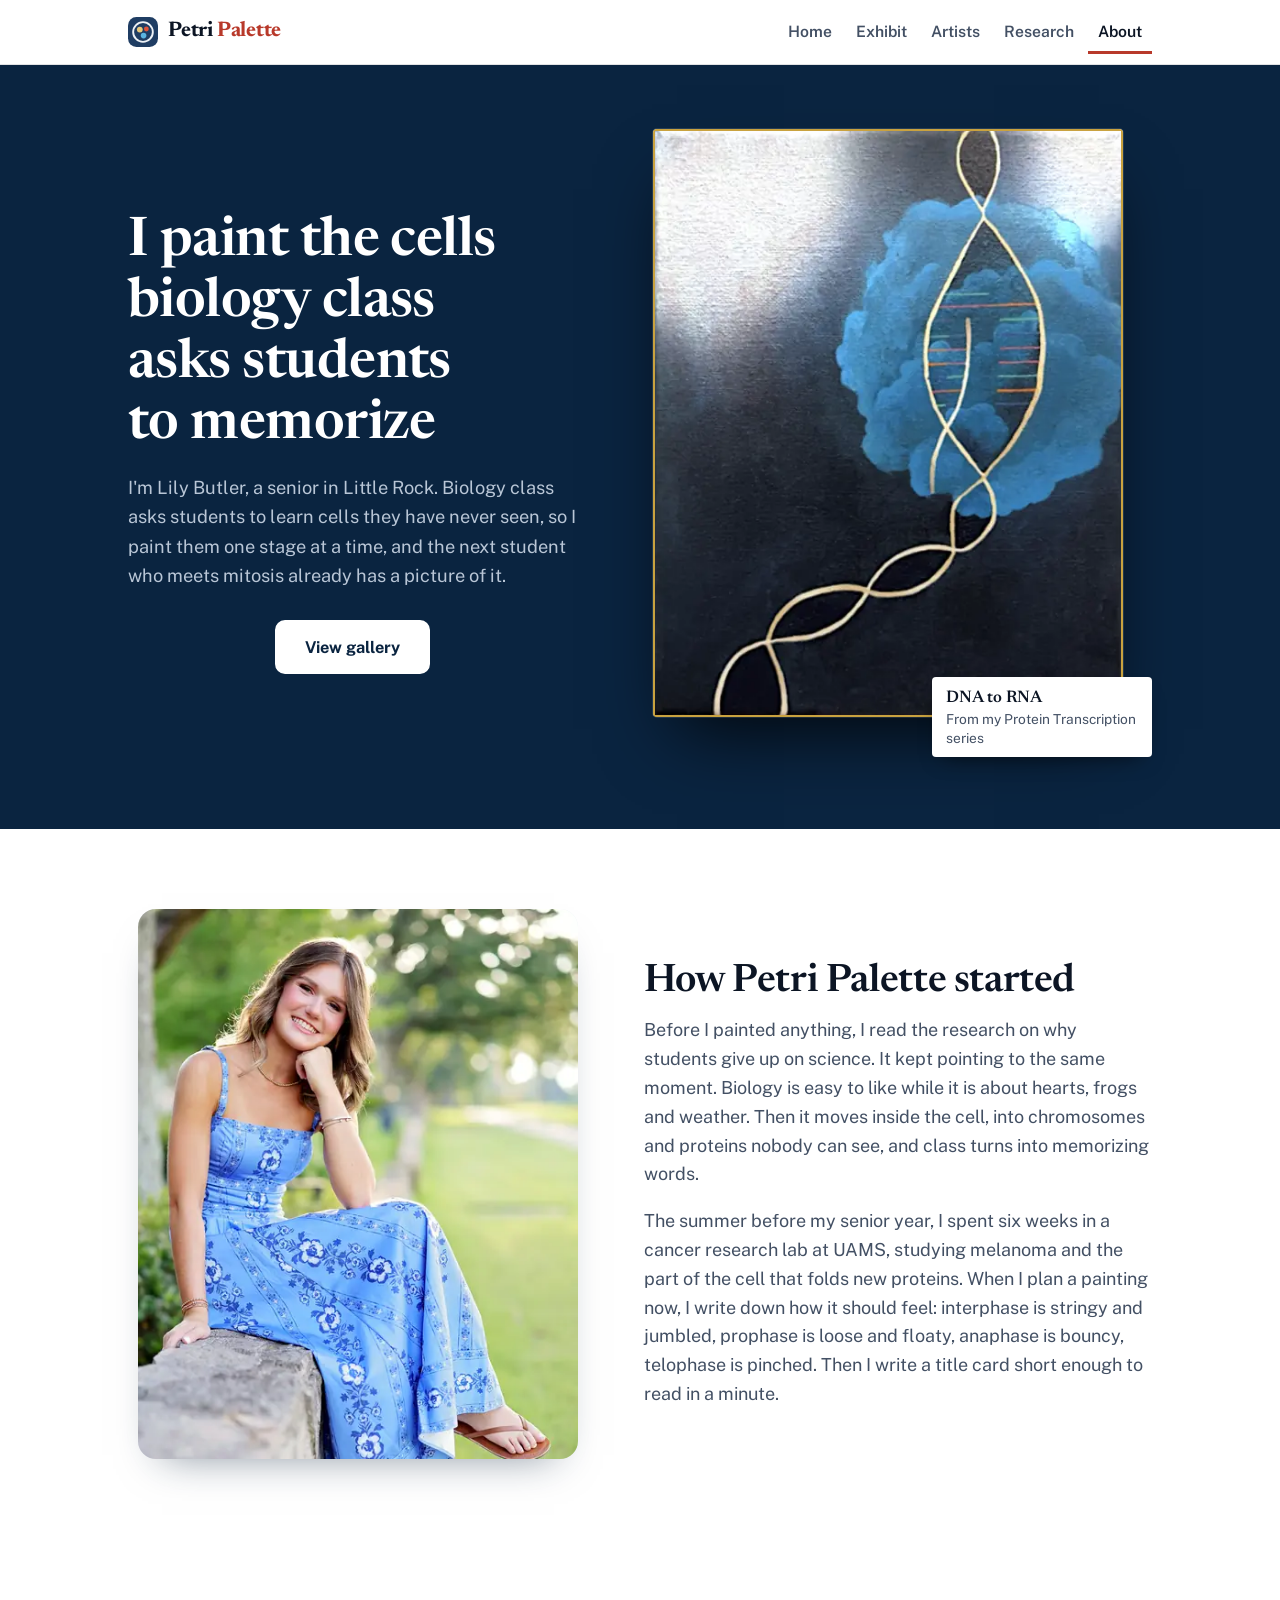
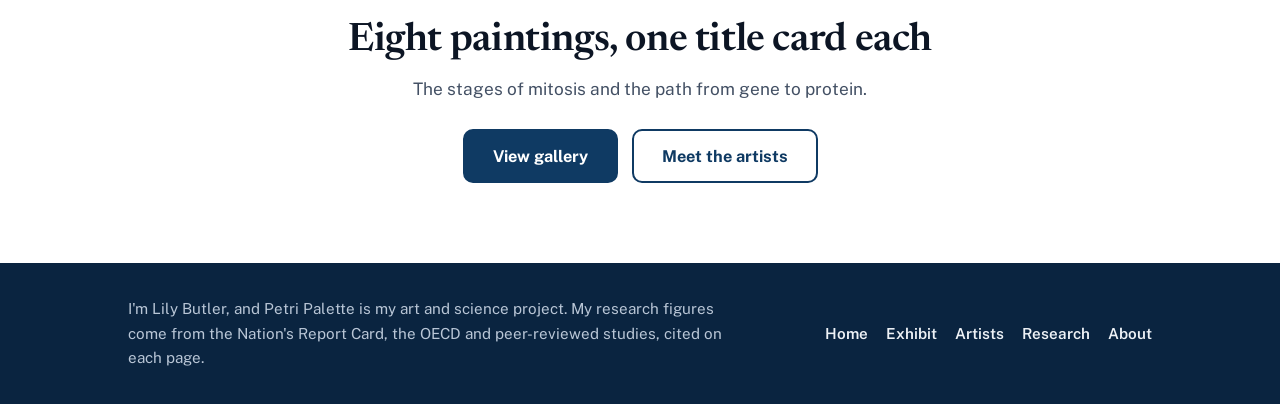
==== commit 0d056426: "Short button labels: rule in README, build check, shorten three buttons Co-Authored-By: Claude Opus " ====
--- a/about.html
+++ b/about.html
@@ -81,7 +81,7 @@
   <div class="wrap">
     <h2>Eight paintings, one title card each</h2>
     <p>The stages of mitosis and the path from gene to protein.</p>
-    <div class="btn-row"><a href="exhibit.html" class="btn">View gallery</a><a href="artists.html" class="btn ghost">Meet the artists who paint cells</a></div>
+    <div class="btn-row"><a href="exhibit.html" class="btn">View gallery</a><a href="artists.html" class="btn ghost">Meet the artists</a></div>
   </div>
 </section>
 
